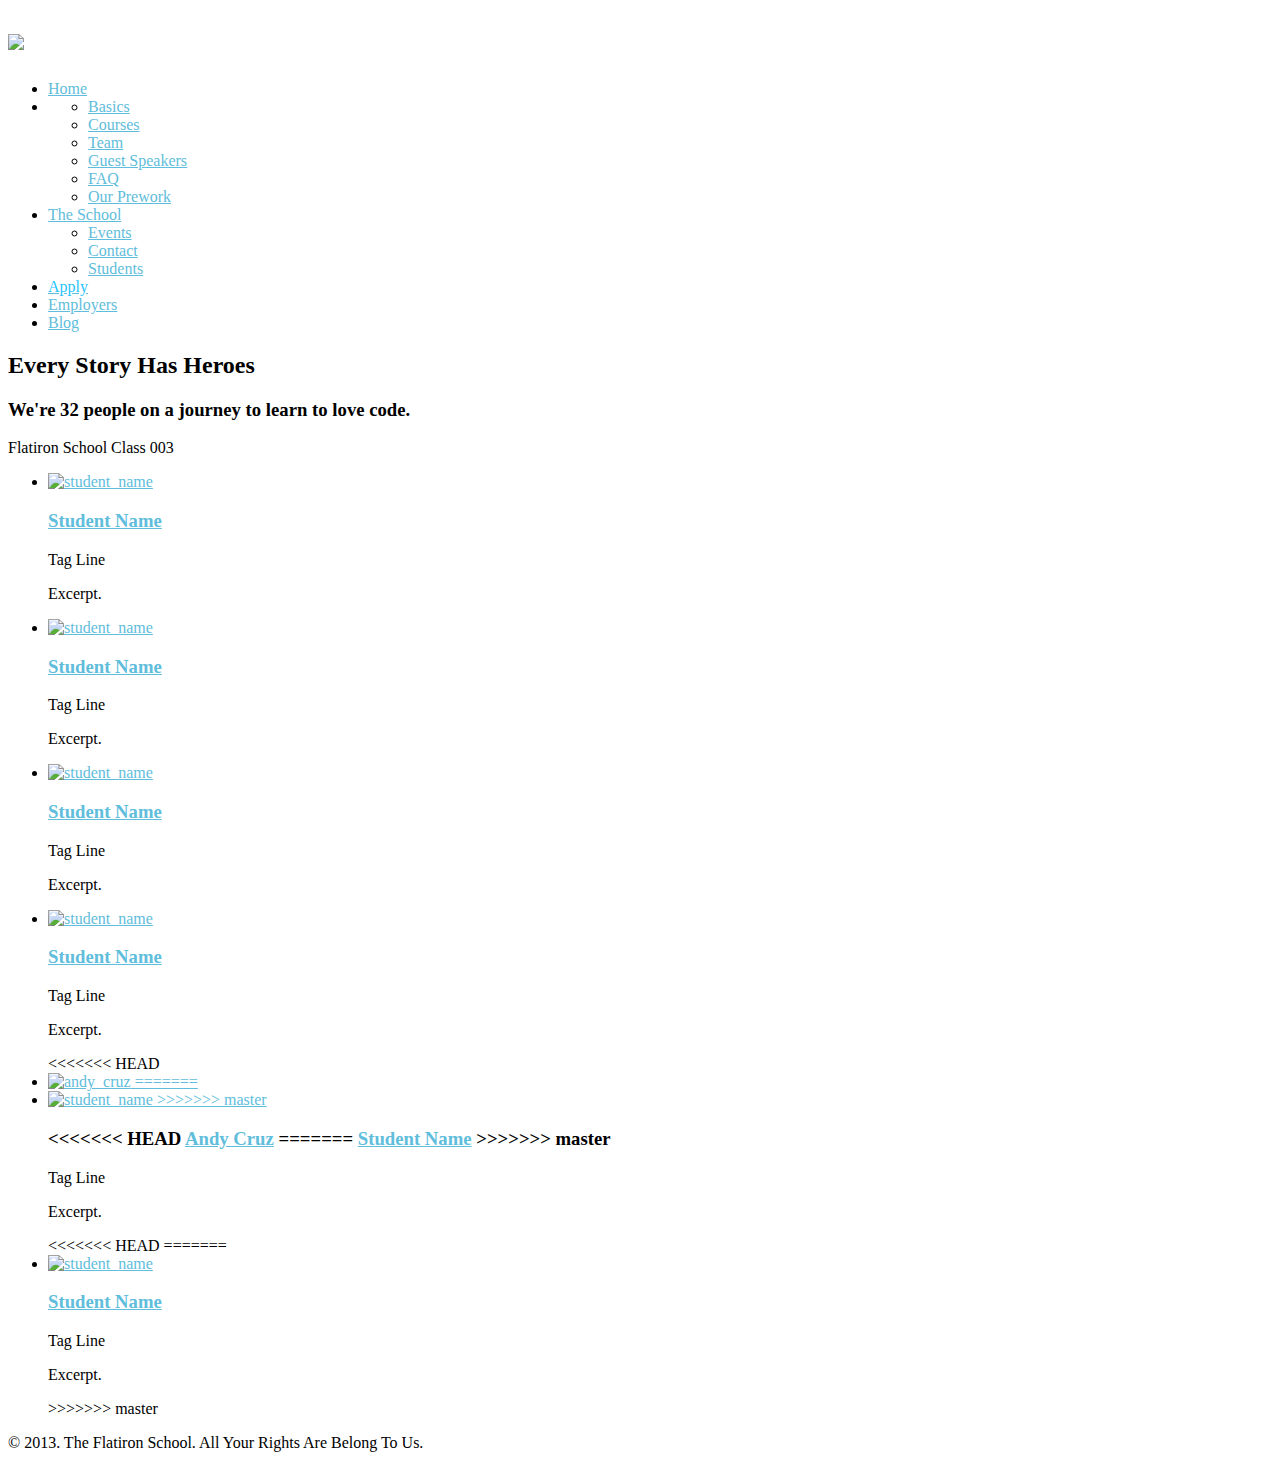
==== index.html @ 2f86e71d "merging from master" ====
<!DOCTYPE html>
<html lang="en-US">
<head>
  <meta http-equiv="Content-Type" content="text/html; charset=utf-8" >
  <meta charset="UTF-8" />
  <meta name="viewport" content ="width=device-width, minimum-scale=1.0, initial-scale=1.0">
  <title>The Flatiron School</title>
  <link rel='stylesheet' href="css/style.css" type='text/css' media='all' />
  <!-- <link rel='stylesheet' href="css/style-dark.css" type='text/css' media='all' /> -->
  <link rel='stylesheet' href="css/media-queries.css" type='text/css' media='all' />
  <link rel='stylesheet' href="css/flexslider.css" type='text/css' media='screen' />
  <link rel='stylesheet' href="css/font-awesome.css" type='text/css' media='screen' />
  <link rel='stylesheet' id='google_merriweather-css'  href='http://fonts.googleapis.com/css?family=Merriweather:400,700&ver=3.5' type='text/css' media='all' />
  <link rel="apple-touch-icon" href="img/apple-touch-icon.png" />
  <style type="text/css">a{color:#60BDDB}</style>
</head>

<body class="home page students">
  <!-- Begin Main Wrapper -->
  <div class="main-wrapper">
    <!-- Begin Header -->
    <div class="header-wrapper">
      <div class="header">
        <div class="header-left">
          <h1 class="logo-text">
            <a href="/" title="The Flatiron School">
              <img src="img/the-flatiron-school-logo-sm-black.png" class="logo">
            </a>
          </h1>
        </div>
        <div class="header-right">
          <div class="menu-header-container">
            <ul id="nav" class="nav">
              <li class="menu-item">
                <a href="http://flatironschool.com">Home</a>
              </li>
              <li>
                <ul class="sub-menu">
                  <li><a href="http://flatironschool.com/school#about">Basics</a></li>
                  <li><a href="http://flatironschool.com/courses">Courses</a></li>
                  <li><a href="http://flatironschool.com/team">Team</a></li>
                  <li><a href="http://flatironschool.com/guestspeakers">Guest Speakers</a></li>
                  <li><a href="http://flatironschool.com/faq">FAQ</a></li>
                  <li><a href="http://prework.flatironschool.com">Our Prework</a></li>
                </ul>
              </li>
              <li>
                <a href="#">The School</a>

                <ul class="sub-menu">
                  <li><a href="http://flatironschool.com/events">Events</a></li>
                  <li><a href="http://flatironschool.com/contact">Contact</a></li>
                  <li><a href="http://students.flatironschool.com/">Students</a></li>
                </ul>

              </li>
              <li><a href="http://go.flatironschool.com/apply"><font color="#26c4ff">Apply</font></a>
              </li>
              <li>
                <a href="http://flatironschool.com/employers">Employers</a>
              </li>
              <li>
                <a href="http://blog.flatironschool.com/">Blog</a>
              </li>
            </ul>
          </div>
          <div class="clear"></div>
        </div>
        <div class="clear"></div>
      </div>
    </div>
    <!-- End Header -->

    <!-- Begin Content -->
    <div class="container">

      <!-- Begin Title Content -->
      <div class="page-title">
        <h2>Every Story Has Heroes</h2>
        <h3>We're 32 people on a journey to learn to love code.</h3>
      </div>
      <!-- End Title Content -->

      <!-- Begin Student Index -->
      <div id="random-full-width-content" class="this-div-is-just-a-helpful-container">
        <div class="section section-services student-index">
          <div class="section-title">
            <span>Flatiron School Class 003</span>
          </div>
        </div>


        <div class="section section-blog">
          <div class="home-blog clearfix">
            <ul>

              <!-- Begin Student Eric -->
              <li class="home-blog-post">
                <div class="blog-thumb">
                  <a href="students/student_name.html">
                    <img width="304" height="304" class="prof-image" src="img/students/student_name_index_profile.jpg" class="attachment-blog-thumb wp-post-image" alt="student_name">
                  </a>
                </div>

                <div class="blog-title">
                  <div class="big-comment">
                    <h3>
                      <a href="students/student_name.html">Student Name</a>
                    </h3>
                  </div>
                  <p class="home-blog-post-meta">Tag Line</p>
                </div>
                <div class="clear"></div>

                <div class="excerpt">
                  <p>Excerpt.</p>
                </div>
                <div class="clear"></div>
              </li>
              <!-- End Student Eric -->

              <!-- Begin Student Daryl -->
              <li class="home-blog-post">
                <div class="blog-thumb">
                  <a href="students/student_name.html">
                    <img width="304" height="304" class="prof-image" src="img/students/student_name_index_profile.jpg" class="attachment-blog-thumb wp-post-image" alt="student_name">
                  </a>
                </div>

                <div class="blog-title">
                  <div class="big-comment">
                    <h3>
                      <a href="students/student_name.html">Student Name</a>
                    </h3>
                  </div>
                  <p class="home-blog-post-meta">Tag Line</p>
                </div>
                <div class="clear"></div>

                <div class="excerpt">
                  <p>Excerpt.</p>
                </div>
                <div class="clear"></div>
              </li>
              <!-- End Student Daryl -->

              <!-- Begin Student Ben -->
              <li class="home-blog-post">
                <div class="blog-thumb">
                  <a href="students/student_name.html">
                    <img width="304" height="304" class="prof-image" src="img/students/student_name_index_profile.jpg" class="attachment-blog-thumb wp-post-image" alt="student_name">
                  </a>
                </div>

                <div class="blog-title">
                  <div class="big-comment">
                    <h3>
                      <a href="students/student_name.html">Student Name</a>
                    </h3>
                  </div>
                  <p class="home-blog-post-meta">Tag Line</p>
                </div>
                <div class="clear"></div>

                <div class="excerpt">
                  <p>Excerpt.</p>
                </div>
                <div class="clear"></div>
              </li>
              <!-- End Student Ben -->

              <!-- Begin Student Andy -->
              <li class="home-blog-post">
                <div class="blog-thumb">
                  <a href="students/student_name.html">
                    <img width="304" height="304" class="prof-image" src="img/students/student_name_index_profile.jpg" class="attachment-blog-thumb wp-post-image" alt="student_name">
                  </a>
                </div>

                <div class="blog-title">
                  <div class="big-comment">
                    <h3>
                      <a href="students/student_name.html">Student Name</a>
                    </h3>
                  </div>
                  <p class="home-blog-post-meta">Tag Line</p>
                </div>
                <div class="clear"></div>

                <div class="excerpt">
                  <p>Excerpt.</p>
                </div>
                <div class="clear"></div>
              </li>
              <!-- End Student Andy -->

<<<<<<< HEAD
              <!-- Duplicate li code block above to place more students here -->
              <!-- Andy block start -->
              <li class="home-blog-post">
                <div class="blog-thumb">
                  <a href="students/andy_cruz.html">
                    <img width="304" height="304" class="prof-image" src="img/students/andy_cruz_index_profile.jpg" class="attachment-blog-thumb wp-post-image" alt="andy_cruz">
=======
              <!-- Begin Student Andrew -->
              <li class="home-blog-post">
                <div class="blog-thumb">
                  <a href="students/student_name.html">
                    <img width="304" height="304" class="prof-image" src="img/students/student_name_index_profile.jpg" class="attachment-blog-thumb wp-post-image" alt="student_name">
>>>>>>> master
                  </a>
                </div>

                <div class="blog-title">
                  <div class="big-comment">
                    <h3>
<<<<<<< HEAD
                      <a href="students/andy_cruz.html">Andy Cruz</a>
=======
                      <a href="students/student_name.html">Student Name</a>
>>>>>>> master
                    </h3>
                  </div>
                  <p class="home-blog-post-meta">Tag Line</p>
                </div>
                <div class="clear"></div>

                <div class="excerpt">
                  <p>Excerpt.</p>
                </div>
                <div class="clear"></div>
              </li>
<<<<<<< HEAD
              <!-- Andy block end -->
=======
              <!-- End Student Andrew -->
              
              <!-- Begin Student Chris -->
              <li class="home-blog-post">
                <div class="blog-thumb">
                  <a href="students/student_name.html">
                    <img width="304" height="304" class="prof-image" src="img/students/student_name_index_profile.jpg" class="attachment-blog-thumb wp-post-image" alt="student_name">
                  </a>
                </div>

                <div class="blog-title">
                  <div class="big-comment">
                    <h3>
                      <a href="students/student_name.html">Student Name</a>
                    </h3>
                  </div>
                  <p class="home-blog-post-meta">Tag Line</p>
                </div>
                <div class="clear"></div>

                <div class="excerpt">
                  <p>Excerpt.</p>
                </div>
                <div class="clear"></div>
              </li>
              <!-- End Student Chris -->              
>>>>>>> master

            </ul>
          </div>
        </div>
      </div>
      <!-- End Student Index -->

    </div>
    <div class="clear"></div>
    <!-- End Content -->
  </div>
  <!-- End Main Wrapper -->



  <!-- Begin Footer -->
  <div class="footer">
    <div class="footer-text">
      <div class="footer-text-right">
        <div class="copyright">&copy; 2013. The Flatiron School.  All Your Rights Are Belong To Us.</div>
      </div>
      <div class="clear"></div>
    </div>
  </div>
  <!-- End Footer -->

  <script type="text/javascript">

    var _gaq = _gaq || [];
    _gaq.push(['_setAccount', 'UA-33578770-1']);
    _gaq.push(['_setDomainName', 'flatironschool.com']);
    _gaq.push(['_trackPageview']);

    (function() {
      var ga = document.createElement('script'); ga.type = 'text/javascript'; ga.async = true;
      ga.src = ('https:' == document.location.protocol ? 'https://ssl' : 'http://www') + '.google-analytics.com/ga.js';
      var s = document.getElementsByTagName('script')[0]; s.parentNode.insertBefore(ga, s);
    })();

  </script>

</body>
</html>
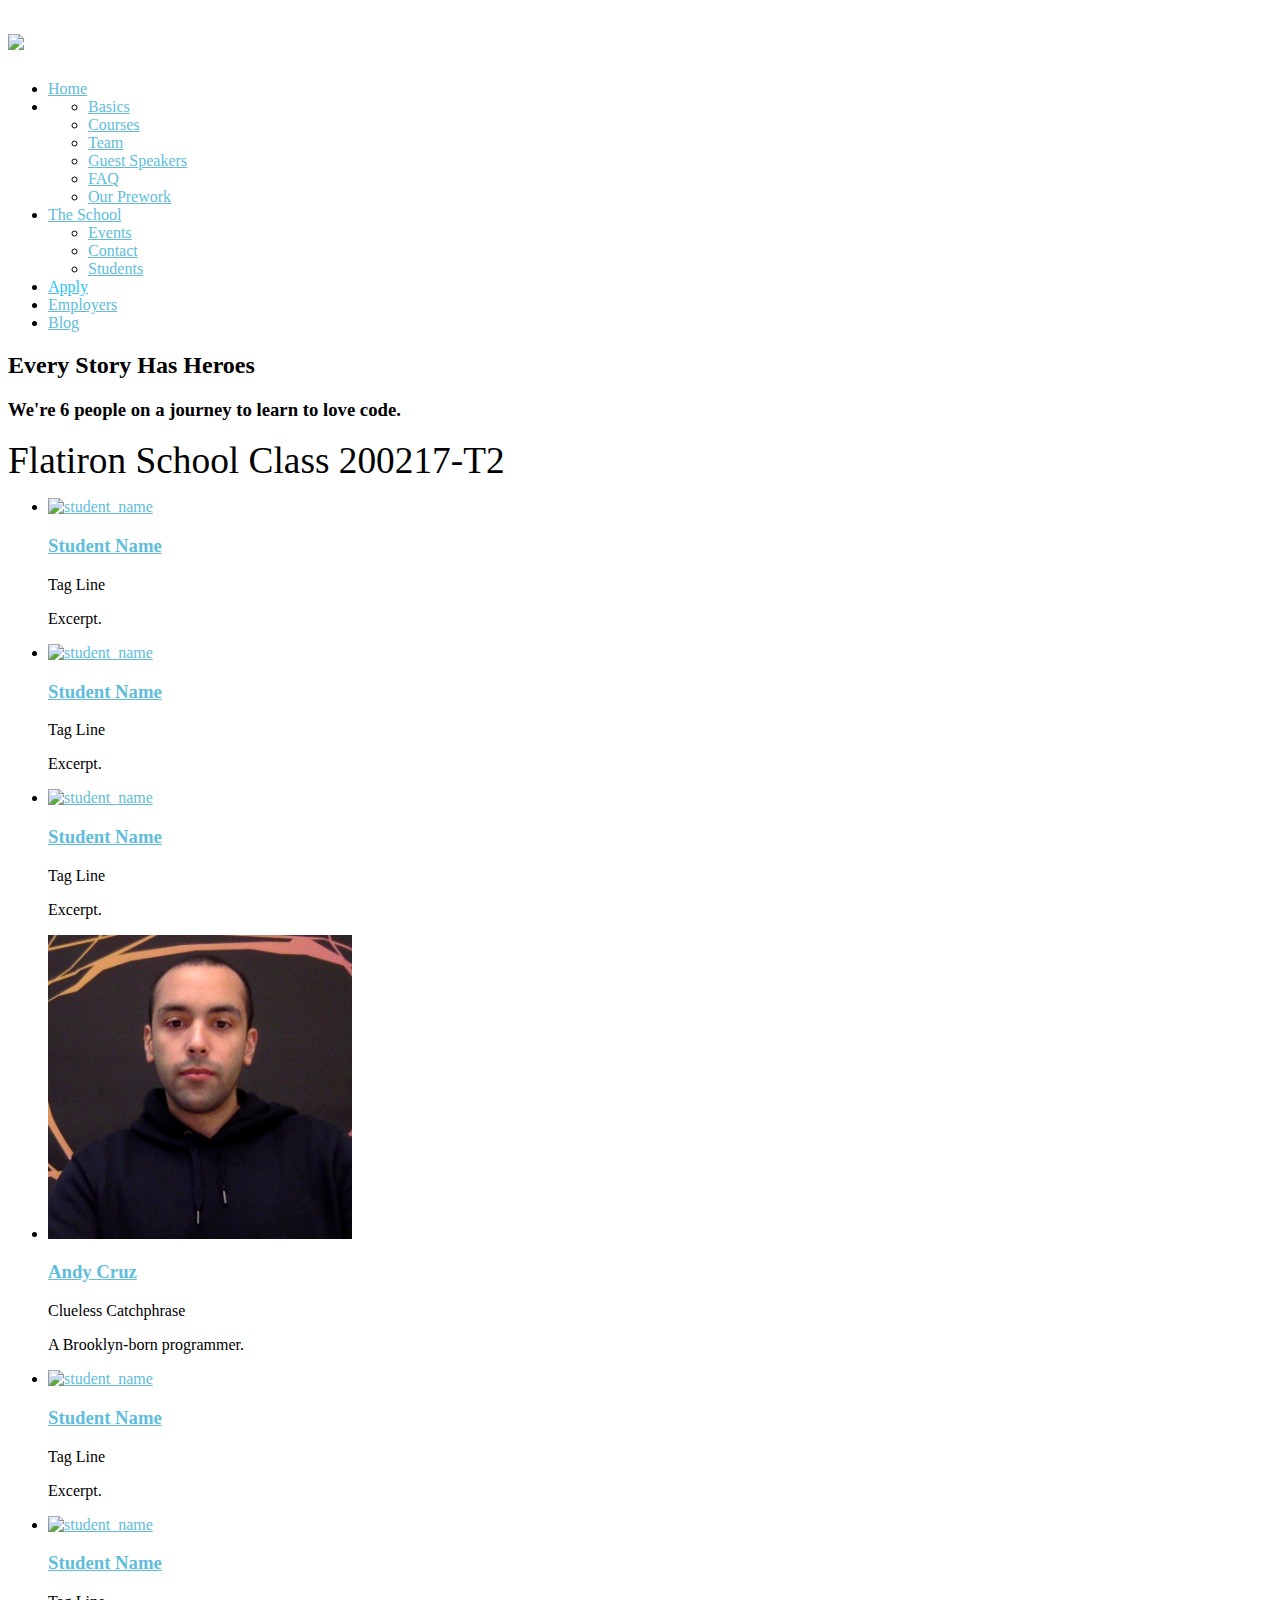
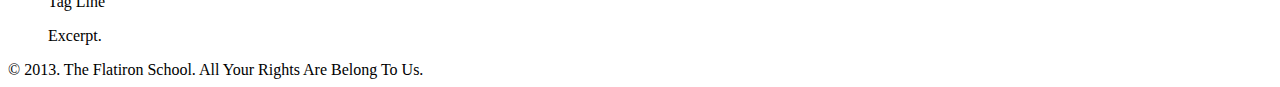
==== commit be0c5dd3: "index updated" ====
--- a/index.html
+++ b/index.html
@@ -77,7 +77,7 @@
       <!-- Begin Title Content -->
       <div class="page-title">
         <h2>Every Story Has Heroes</h2>
-        <h3>We're 32 people on a journey to learn to love code.</h3>
+        <h3>We're 6 people on a journey to learn to love code.</h3>
       </div>
       <!-- End Title Content -->
 
@@ -85,7 +85,7 @@
       <div id="random-full-width-content" class="this-div-is-just-a-helpful-container">
         <div class="section section-services student-index">
           <div class="section-title">
-            <span>Flatiron School Class 003</span>
+            <span style="line-height: initial; font-size: 28pt;">Flatiron School Class 200217-T2</span>
           </div>
         </div>
 
@@ -172,67 +172,51 @@
               <!-- Begin Student Andy -->
               <li class="home-blog-post">
                 <div class="blog-thumb">
-                  <a href="students/student_name.html">
-                    <img width="304" height="304" class="prof-image" src="img/students/student_name_index_profile.jpg" class="attachment-blog-thumb wp-post-image" alt="student_name">
-                  </a>
-                </div>
-
-                <div class="blog-title">
-                  <div class="big-comment">
-                    <h3>
-                      <a href="students/student_name.html">Student Name</a>
-                    </h3>
-                  </div>
-                  <p class="home-blog-post-meta">Tag Line</p>
-                </div>
-                <div class="clear"></div>
-
-                <div class="excerpt">
-                  <p>Excerpt.</p>
+                  <a href="students/andy_cruz.html">
+                    <img width="304" height="304" class="prof-image" src="img/students/andy-1-square.jpg" class="attachment-blog-thumb wp-post-image" alt="student_name">
+                  </a>
+                </div>
+
+                <div class="blog-title">
+                  <div class="big-comment">
+                    <h3>
+                      <a href="students/andy_cruz.html">Andy Cruz</a>
+                    </h3>
+                  </div>
+                  <p class="home-blog-post-meta">Clueless Catchphrase</p>
+                </div>
+                <div class="clear"></div>
+
+                <div class="excerpt">
+                  <p>A Brooklyn-born programmer.</p>
                 </div>
                 <div class="clear"></div>
               </li>
               <!-- End Student Andy -->
 
-<<<<<<< HEAD
-              <!-- Duplicate li code block above to place more students here -->
-              <!-- Andy block start -->
-              <li class="home-blog-post">
-                <div class="blog-thumb">
-                  <a href="students/andy_cruz.html">
-                    <img width="304" height="304" class="prof-image" src="img/students/andy_cruz_index_profile.jpg" class="attachment-blog-thumb wp-post-image" alt="andy_cruz">
-=======
               <!-- Begin Student Andrew -->
               <li class="home-blog-post">
                 <div class="blog-thumb">
                   <a href="students/student_name.html">
                     <img width="304" height="304" class="prof-image" src="img/students/student_name_index_profile.jpg" class="attachment-blog-thumb wp-post-image" alt="student_name">
->>>>>>> master
-                  </a>
-                </div>
-
-                <div class="blog-title">
-                  <div class="big-comment">
-                    <h3>
-<<<<<<< HEAD
-                      <a href="students/andy_cruz.html">Andy Cruz</a>
-=======
-                      <a href="students/student_name.html">Student Name</a>
->>>>>>> master
-                    </h3>
-                  </div>
-                  <p class="home-blog-post-meta">Tag Line</p>
-                </div>
-                <div class="clear"></div>
-
-                <div class="excerpt">
-                  <p>Excerpt.</p>
-                </div>
-                <div class="clear"></div>
-              </li>
-<<<<<<< HEAD
-              <!-- Andy block end -->
-=======
+                  </a>
+                </div>
+
+                <div class="blog-title">
+                  <div class="big-comment">
+                    <h3>
+                      <a href="students/student_name.html">Student Name</a>
+                    </h3>
+                  </div>
+                  <p class="home-blog-post-meta">Tag Line</p>
+                </div>
+                <div class="clear"></div>
+
+                <div class="excerpt">
+                  <p>Excerpt.</p>
+                </div>
+                <div class="clear"></div>
+              </li>
               <!-- End Student Andrew -->
               
               <!-- Begin Student Chris -->
@@ -259,7 +243,6 @@
                 <div class="clear"></div>
               </li>
               <!-- End Student Chris -->              
->>>>>>> master
 
             </ul>
           </div>
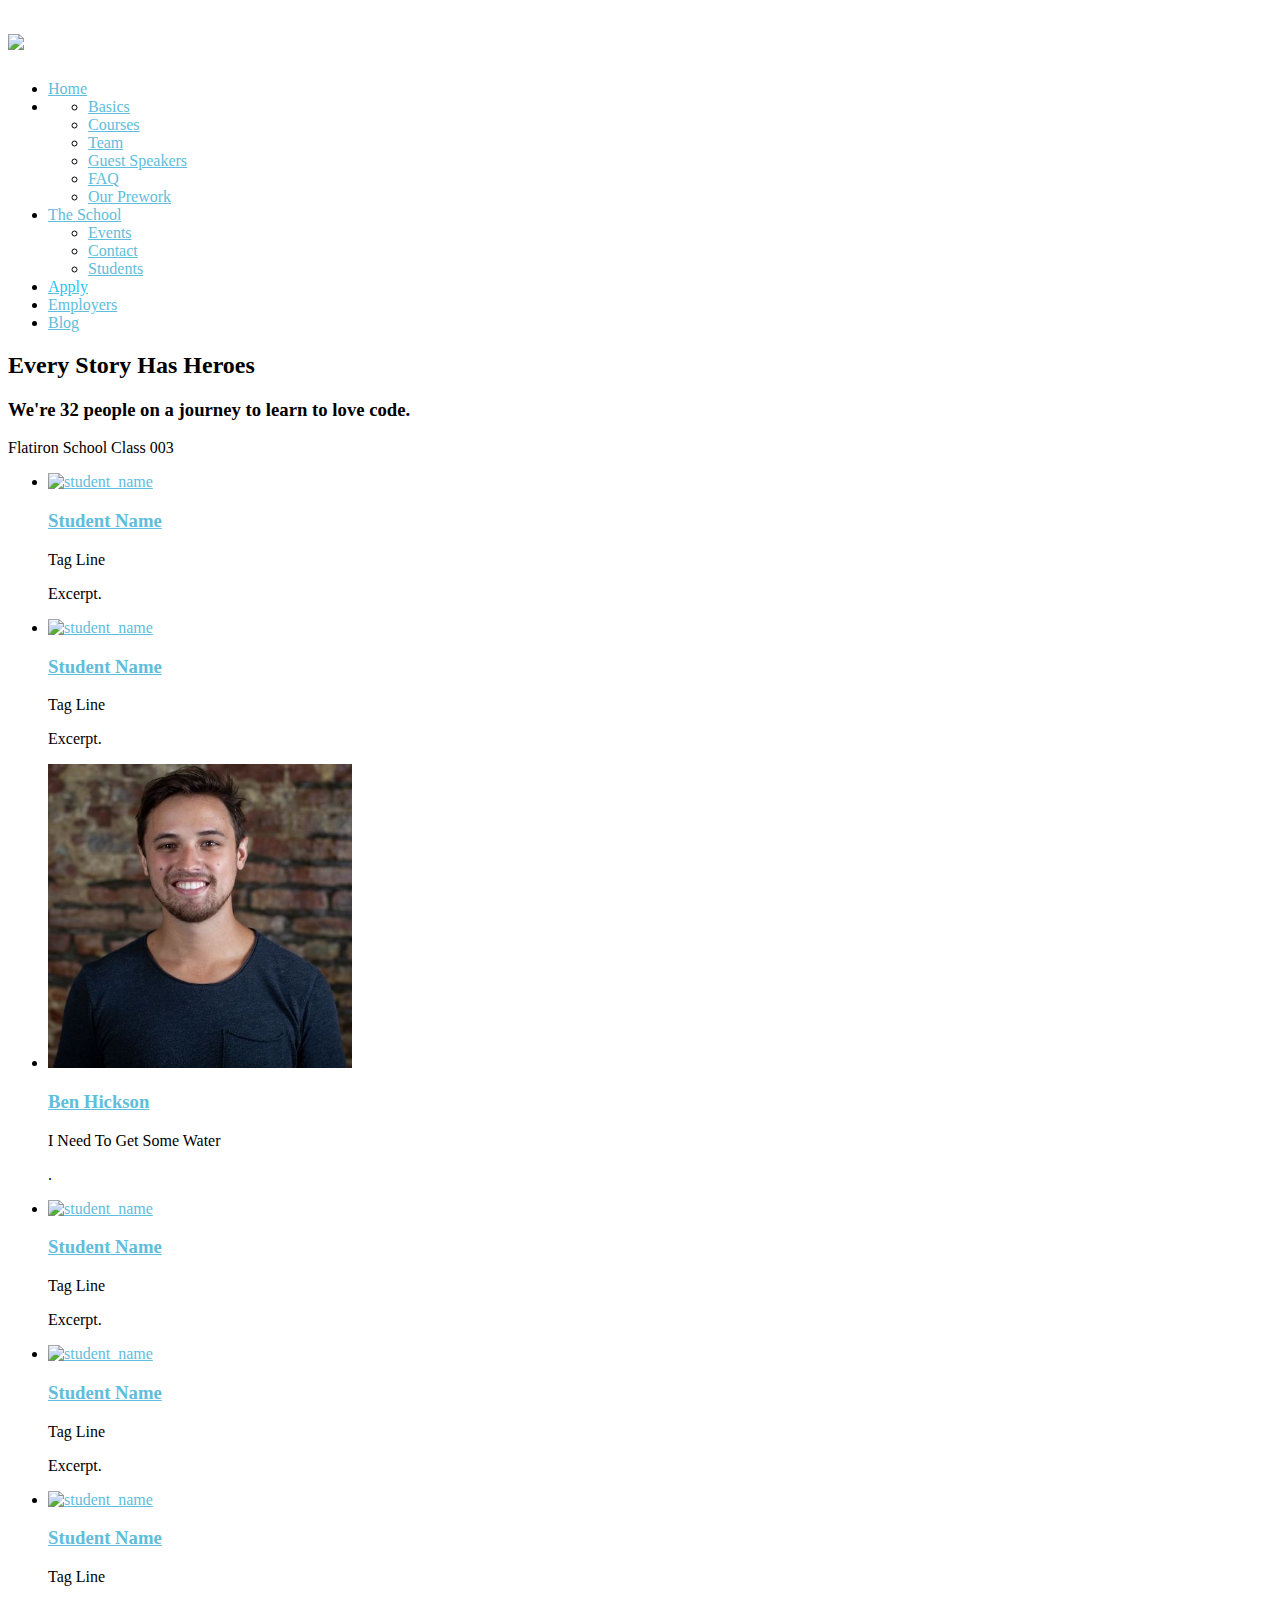
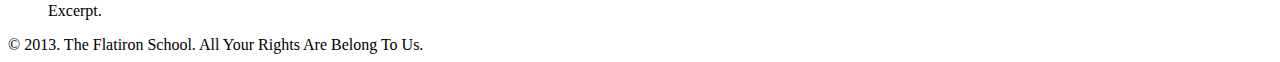
==== commit abc14e6a: "commit descriptions" ====
--- a/index.html
+++ b/index.html
@@ -77,7 +77,7 @@
       <!-- Begin Title Content -->
       <div class="page-title">
         <h2>Every Story Has Heroes</h2>
-        <h3>We're 6 people on a journey to learn to love code.</h3>
+        <h3>We're 32 people on a journey to learn to love code.</h3>
       </div>
       <!-- End Title Content -->
 
@@ -85,7 +85,7 @@
       <div id="random-full-width-content" class="this-div-is-just-a-helpful-container">
         <div class="section section-services student-index">
           <div class="section-title">
-            <span style="line-height: initial; font-size: 28pt;">Flatiron School Class 200217-T2</span>
+            <span>Flatiron School Class 003</span>
           </div>
         </div>
 
@@ -147,23 +147,23 @@
               <!-- Begin Student Ben -->
               <li class="home-blog-post">
                 <div class="blog-thumb">
-                  <a href="students/student_name.html">
-                    <img width="304" height="304" class="prof-image" src="img/students/student_name_index_profile.jpg" class="attachment-blog-thumb wp-post-image" alt="student_name">
-                  </a>
-                </div>
-
-                <div class="blog-title">
-                  <div class="big-comment">
-                    <h3>
-                      <a href="students/student_name.html">Student Name</a>
-                    </h3>
-                  </div>
-                  <p class="home-blog-post-meta">Tag Line</p>
-                </div>
-                <div class="clear"></div>
-
-                <div class="excerpt">
-                  <p>Excerpt.</p>
+                  <a href="students/ben_hickson.html.html">
+                    <img width="304" height="304" class="prof-image" src="img/students/ben.jpeg" class="attachment-blog-thumb wp-post-image" alt="student_name">
+                  </a>
+                </div>
+
+                <div class="blog-title">
+                  <div class="big-comment">
+                    <h3>
+                      <a href="students/ben_hickson.html.html">Ben Hickson</a>
+                    </h3>
+                  </div>
+                  <p class="home-blog-post-meta">I Need To Get Some Water</p>
+                </div>
+                <div class="clear"></div>
+
+                <div class="excerpt">
+                  <p>.</p>
                 </div>
                 <div class="clear"></div>
               </li>
@@ -172,23 +172,23 @@
               <!-- Begin Student Andy -->
               <li class="home-blog-post">
                 <div class="blog-thumb">
-                  <a href="students/andy_cruz.html">
-                    <img width="304" height="304" class="prof-image" src="img/students/andy-1-square.jpg" class="attachment-blog-thumb wp-post-image" alt="student_name">
-                  </a>
-                </div>
-
-                <div class="blog-title">
-                  <div class="big-comment">
-                    <h3>
-                      <a href="students/andy_cruz.html">Andy Cruz</a>
-                    </h3>
-                  </div>
-                  <p class="home-blog-post-meta">Clueless Catchphrase</p>
-                </div>
-                <div class="clear"></div>
-
-                <div class="excerpt">
-                  <p>A Brooklyn-born programmer.</p>
+                  <a href="students/student_name.html">
+                    <img width="304" height="304" class="prof-image" src="img/students/student_name_index_profile.jpg" class="attachment-blog-thumb wp-post-image" alt="student_name">
+                  </a>
+                </div>
+
+                <div class="blog-title">
+                  <div class="big-comment">
+                    <h3>
+                      <a href="students/student_name.html">Student Name</a>
+                    </h3>
+                  </div>
+                  <p class="home-blog-post-meta">Tag Line</p>
+                </div>
+                <div class="clear"></div>
+
+                <div class="excerpt">
+                  <p>Excerpt.</p>
                 </div>
                 <div class="clear"></div>
               </li>
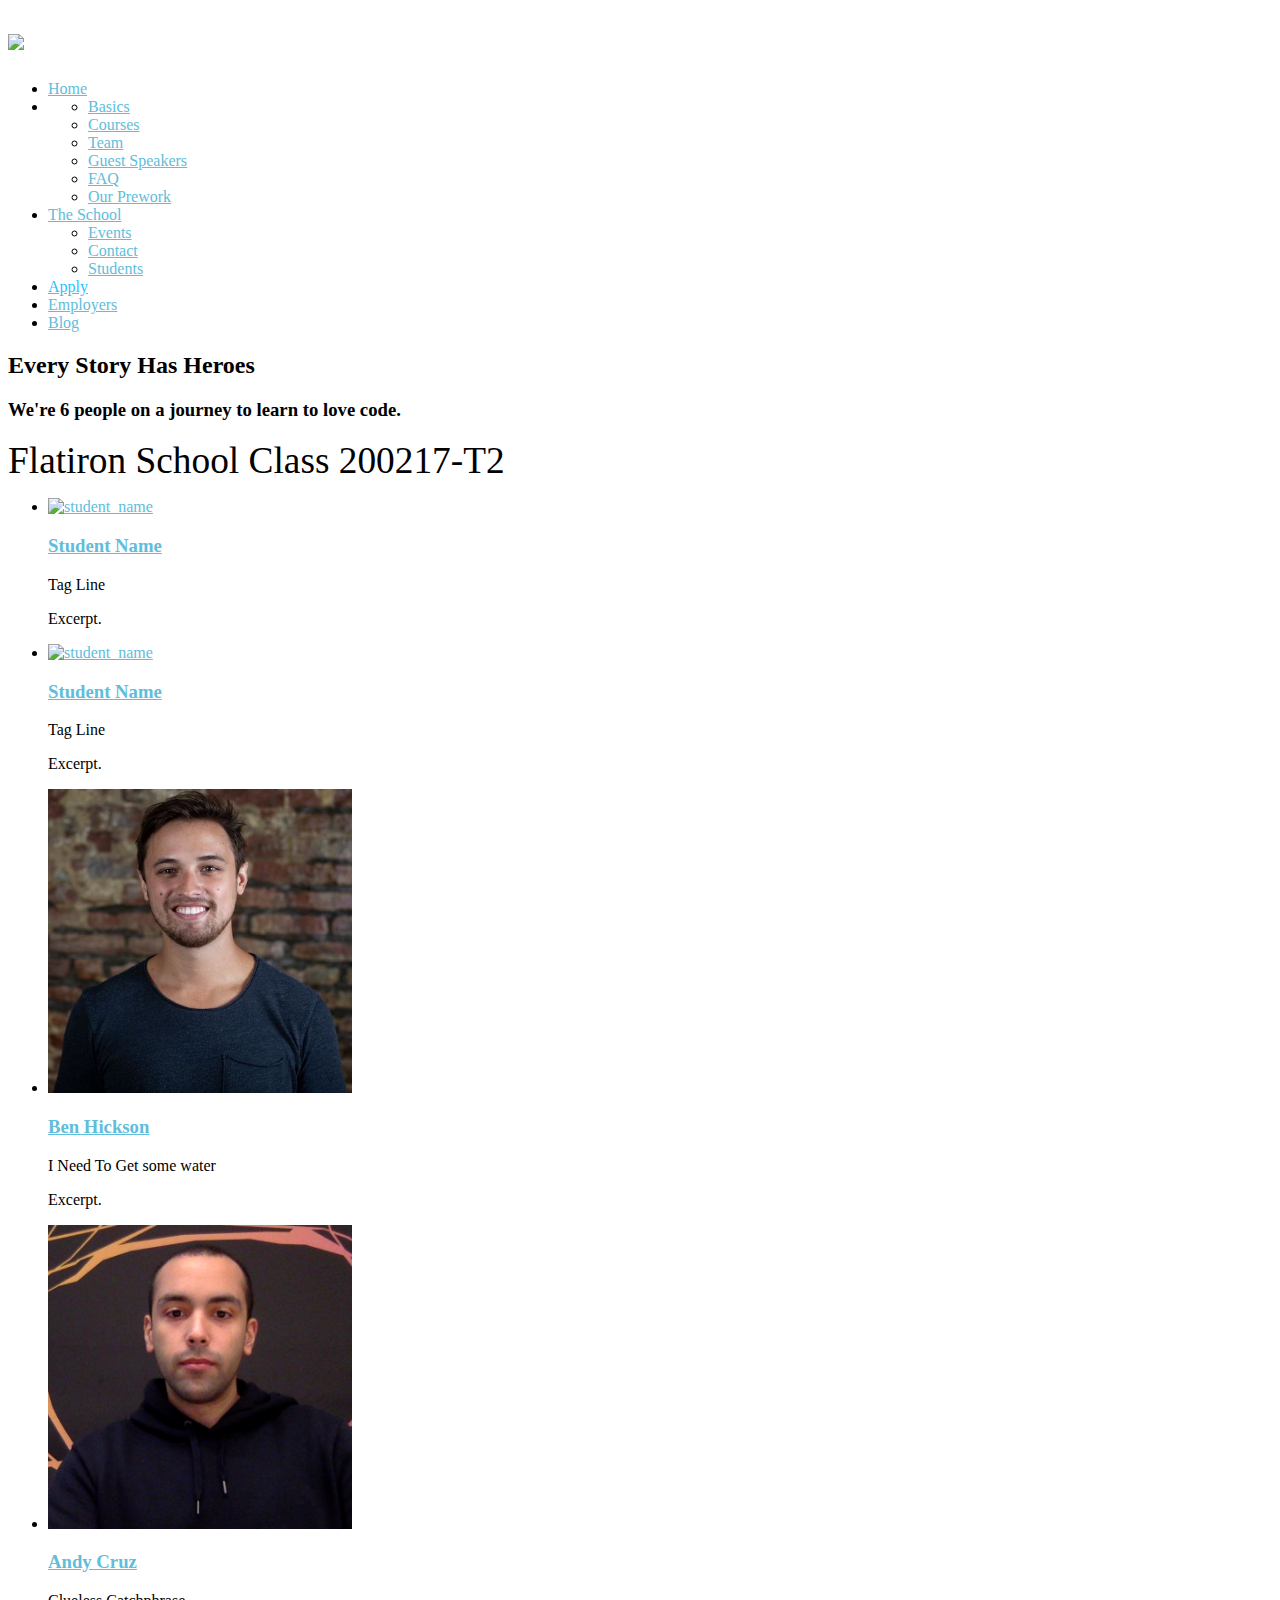
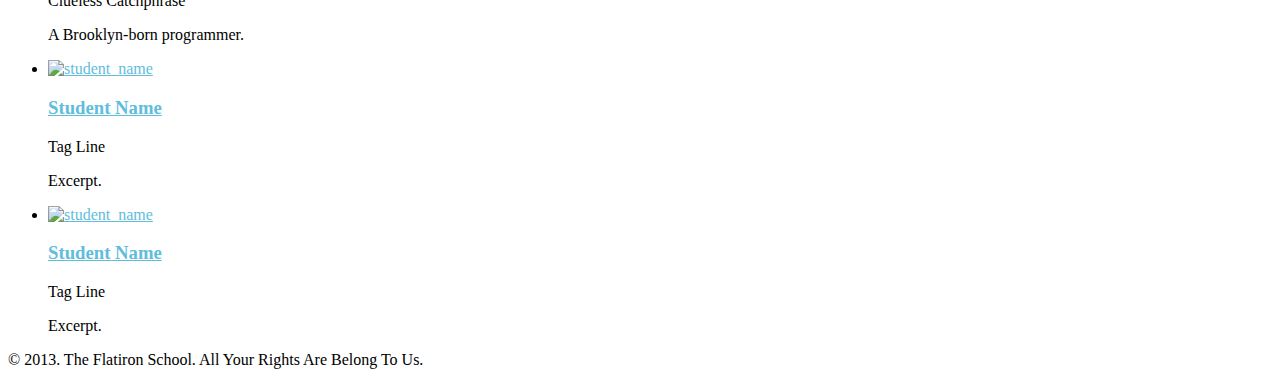
==== commit 3810b34f: "Merge pull request #4 from benhickson/Ben" ====
--- a/index.html
+++ b/index.html
@@ -77,7 +77,7 @@
       <!-- Begin Title Content -->
       <div class="page-title">
         <h2>Every Story Has Heroes</h2>
-        <h3>We're 32 people on a journey to learn to love code.</h3>
+        <h3>We're 6 people on a journey to learn to love code.</h3>
       </div>
       <!-- End Title Content -->
 
@@ -85,7 +85,7 @@
       <div id="random-full-width-content" class="this-div-is-just-a-helpful-container">
         <div class="section section-services student-index">
           <div class="section-title">
-            <span>Flatiron School Class 003</span>
+            <span style="line-height: initial; font-size: 28pt;">Flatiron School Class 200217-T2</span>
           </div>
         </div>
 
@@ -147,7 +147,7 @@
               <!-- Begin Student Ben -->
               <li class="home-blog-post">
                 <div class="blog-thumb">
-                  <a href="students/ben_hickson.html.html">
+                  <a href="students/ben_hickson.html">
                     <img width="304" height="304" class="prof-image" src="img/students/ben.jpeg" class="attachment-blog-thumb wp-post-image" alt="student_name">
                   </a>
                 </div>
@@ -155,15 +155,15 @@
                 <div class="blog-title">
                   <div class="big-comment">
                     <h3>
-                      <a href="students/ben_hickson.html.html">Ben Hickson</a>
-                    </h3>
-                  </div>
-                  <p class="home-blog-post-meta">I Need To Get Some Water</p>
-                </div>
-                <div class="clear"></div>
-
-                <div class="excerpt">
-                  <p>.</p>
+                      <a href="students/ben_hickson.html">Ben Hickson</a>
+                    </h3>
+                  </div>
+                  <p class="home-blog-post-meta">I Need To Get some water</p>
+                </div>
+                <div class="clear"></div>
+
+                <div class="excerpt">
+                  <p>Excerpt.</p>
                 </div>
                 <div class="clear"></div>
               </li>
@@ -172,23 +172,23 @@
               <!-- Begin Student Andy -->
               <li class="home-blog-post">
                 <div class="blog-thumb">
-                  <a href="students/student_name.html">
-                    <img width="304" height="304" class="prof-image" src="img/students/student_name_index_profile.jpg" class="attachment-blog-thumb wp-post-image" alt="student_name">
-                  </a>
-                </div>
-
-                <div class="blog-title">
-                  <div class="big-comment">
-                    <h3>
-                      <a href="students/student_name.html">Student Name</a>
-                    </h3>
-                  </div>
-                  <p class="home-blog-post-meta">Tag Line</p>
-                </div>
-                <div class="clear"></div>
-
-                <div class="excerpt">
-                  <p>Excerpt.</p>
+                  <a href="students/andy_cruz.html">
+                    <img width="304" height="304" class="prof-image" src="img/students/andy-1-square.jpg" class="attachment-blog-thumb wp-post-image" alt="student_name">
+                  </a>
+                </div>
+
+                <div class="blog-title">
+                  <div class="big-comment">
+                    <h3>
+                      <a href="students/andy_cruz.html">Andy Cruz</a>
+                    </h3>
+                  </div>
+                  <p class="home-blog-post-meta">Clueless Catchphrase</p>
+                </div>
+                <div class="clear"></div>
+
+                <div class="excerpt">
+                  <p>A Brooklyn-born programmer.</p>
                 </div>
                 <div class="clear"></div>
               </li>
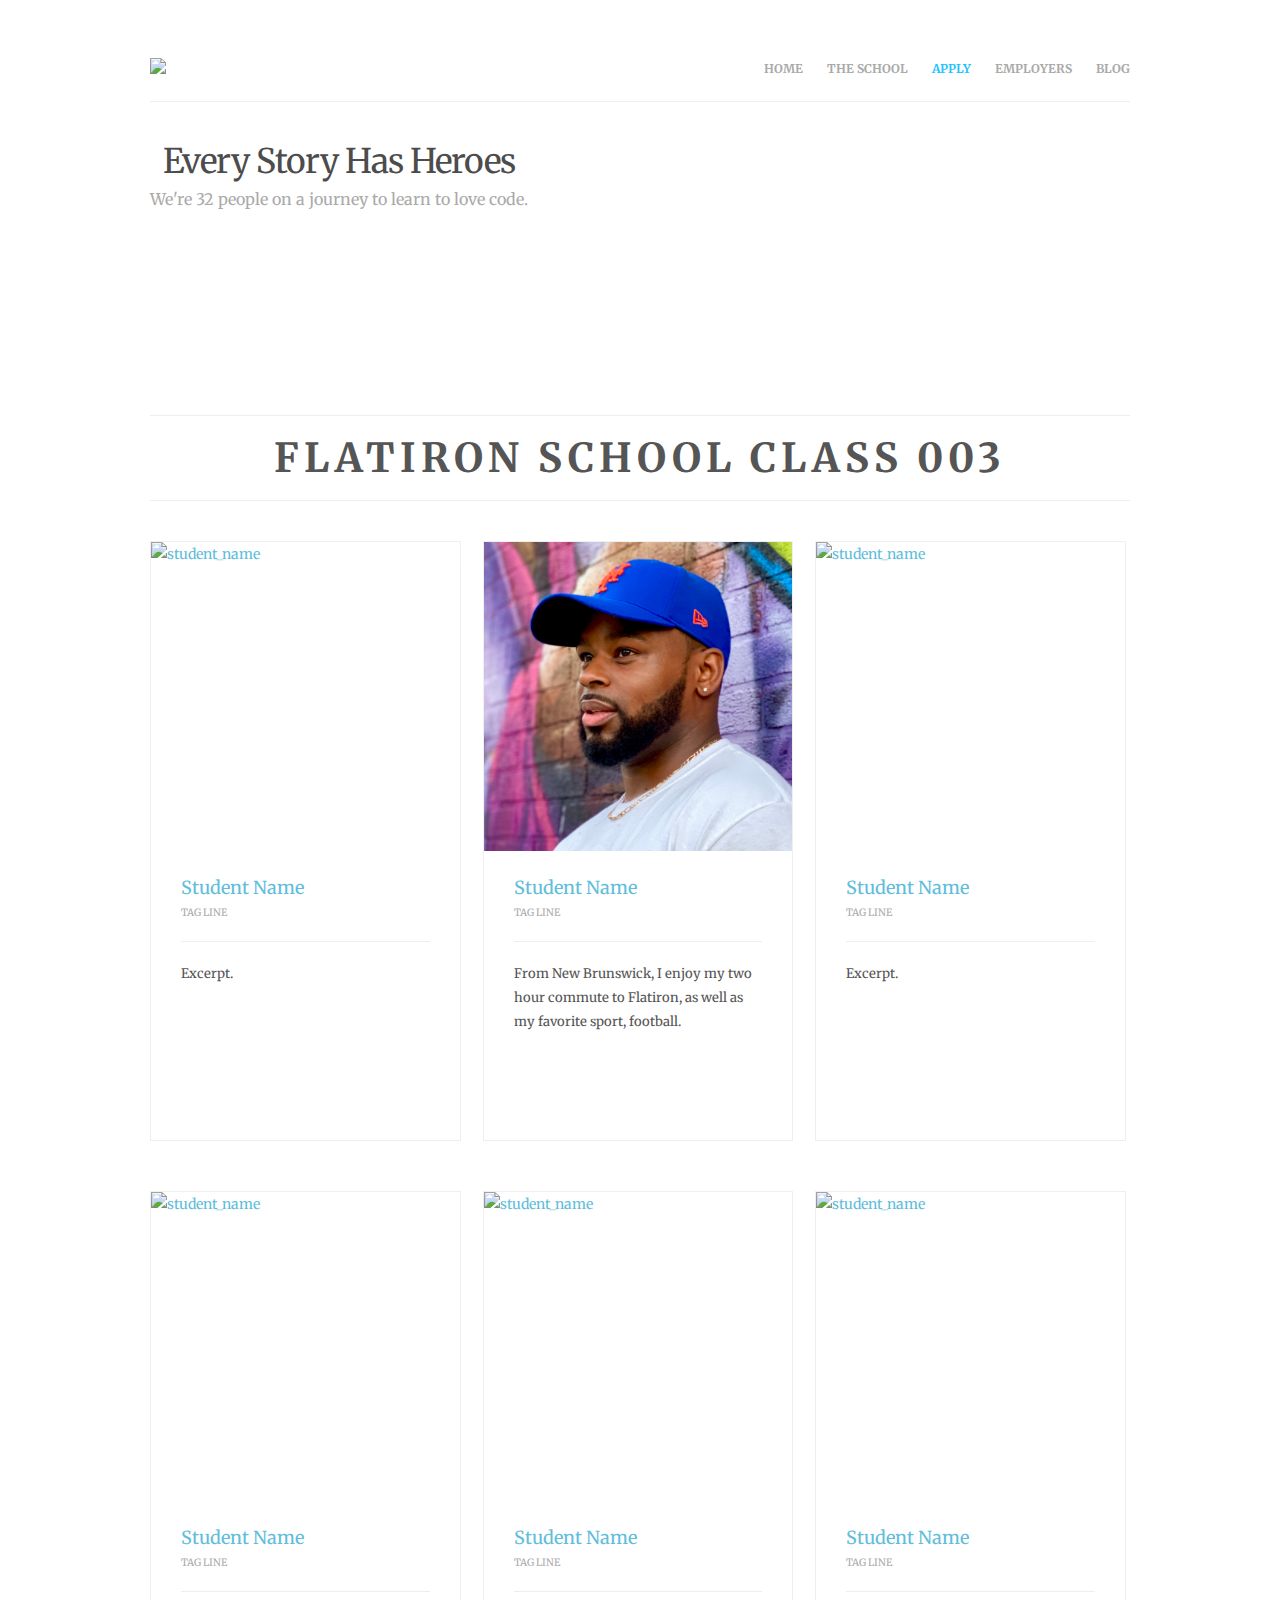
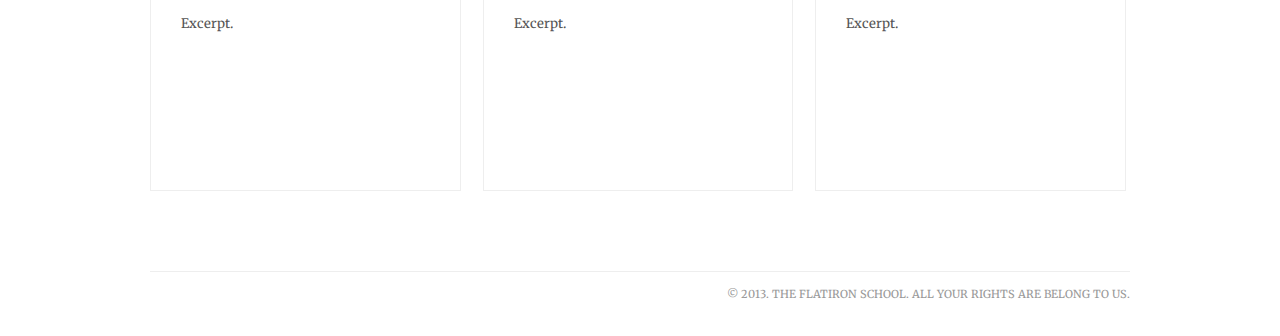
==== commit 50224e90: "Added Daryl Page" ====
--- a/index.html
+++ b/index.html
@@ -77,7 +77,7 @@
       <!-- Begin Title Content -->
       <div class="page-title">
         <h2>Every Story Has Heroes</h2>
-        <h3>We're 6 people on a journey to learn to love code.</h3>
+        <h3>We're 32 people on a journey to learn to love code.</h3>
       </div>
       <!-- End Title Content -->
 
@@ -85,7 +85,7 @@
       <div id="random-full-width-content" class="this-div-is-just-a-helpful-container">
         <div class="section section-services student-index">
           <div class="section-title">
-            <span style="line-height: initial; font-size: 28pt;">Flatiron School Class 200217-T2</span>
+            <span>Flatiron School Class 003</span>
           </div>
         </div>
 
@@ -123,22 +123,22 @@
               <li class="home-blog-post">
                 <div class="blog-thumb">
                   <a href="students/student_name.html">
-                    <img width="304" height="304" class="prof-image" src="img/students/student_name_index_profile.jpg" class="attachment-blog-thumb wp-post-image" alt="student_name">
-                  </a>
-                </div>
-
-                <div class="blog-title">
-                  <div class="big-comment">
-                    <h3>
-                      <a href="students/student_name.html">Student Name</a>
-                    </h3>
-                  </div>
-                  <p class="home-blog-post-meta">Tag Line</p>
-                </div>
-                <div class="clear"></div>
-
-                <div class="excerpt">
-                  <p>Excerpt.</p>
+                    <img width="304" height="304" class="prof-image" src="img/students/daryl_profile.jpg" class="attachment-blog-thumb wp-post-image" alt="student_name">
+                  </a>
+                </div>
+
+                <div class="blog-title">
+                  <div class="big-comment">
+                    <h3>
+                      <a href="students/student_name.html">Student Name</a>
+                    </h3>
+                  </div>
+                  <p class="home-blog-post-meta">Tag Line</p>
+                </div>
+                <div class="clear"></div>
+
+                <div class="excerpt">
+                  <p>From New Brunswick, I enjoy my two hour commute to Flatiron, as well as my favorite sport, football.</p>
                 </div>
                 <div class="clear"></div>
               </li>
@@ -147,18 +147,18 @@
               <!-- Begin Student Ben -->
               <li class="home-blog-post">
                 <div class="blog-thumb">
-                  <a href="students/ben_hickson.html">
-                    <img width="304" height="304" class="prof-image" src="img/students/ben.jpeg" class="attachment-blog-thumb wp-post-image" alt="student_name">
-                  </a>
-                </div>
-
-                <div class="blog-title">
-                  <div class="big-comment">
-                    <h3>
-                      <a href="students/ben_hickson.html">Ben Hickson</a>
-                    </h3>
-                  </div>
-                  <p class="home-blog-post-meta">I Need To Get some water</p>
+                  <a href="students/student_name.html">
+                    <img width="304" height="304" class="prof-image" src="img/students/student_name_index_profile.jpg" class="attachment-blog-thumb wp-post-image" alt="student_name">
+                  </a>
+                </div>
+
+                <div class="blog-title">
+                  <div class="big-comment">
+                    <h3>
+                      <a href="students/student_name.html">Student Name</a>
+                    </h3>
+                  </div>
+                  <p class="home-blog-post-meta">Tag Line</p>
                 </div>
                 <div class="clear"></div>
 
@@ -172,23 +172,23 @@
               <!-- Begin Student Andy -->
               <li class="home-blog-post">
                 <div class="blog-thumb">
-                  <a href="students/andy_cruz.html">
-                    <img width="304" height="304" class="prof-image" src="img/students/andy-1-square.jpg" class="attachment-blog-thumb wp-post-image" alt="student_name">
-                  </a>
-                </div>
-
-                <div class="blog-title">
-                  <div class="big-comment">
-                    <h3>
-                      <a href="students/andy_cruz.html">Andy Cruz</a>
-                    </h3>
-                  </div>
-                  <p class="home-blog-post-meta">Clueless Catchphrase</p>
-                </div>
-                <div class="clear"></div>
-
-                <div class="excerpt">
-                  <p>A Brooklyn-born programmer.</p>
+                  <a href="students/student_name.html">
+                    <img width="304" height="304" class="prof-image" src="img/students/student_name_index_profile.jpg" class="attachment-blog-thumb wp-post-image" alt="student_name">
+                  </a>
+                </div>
+
+                <div class="blog-title">
+                  <div class="big-comment">
+                    <h3>
+                      <a href="students/student_name.html">Student Name</a>
+                    </h3>
+                  </div>
+                  <p class="home-blog-post-meta">Tag Line</p>
+                </div>
+                <div class="clear"></div>
+
+                <div class="excerpt">
+                  <p>Excerpt.</p>
                 </div>
                 <div class="clear"></div>
               </li>
--- a/css/style.css
+++ b/css/style.css
@@ -0,0 +1,3100 @@
+body, div, dl, dt, dd, ul, ol, li, h1, h2, h3, h4, h5, h6, pre, form, fieldset, input, textarea, p, blockquote, th, td {
+    margin: 0;
+    padding: 0;
+}
+
+table {
+    border-collapse: collapse;
+    border-spacing: 0;
+}
+
+fieldset, img { border: 0 }
+
+ol, ul { list-style: none }
+
+caption, th { text-align: left }
+
+h1, h2, h3, h4, h5, h6 {
+    font-size: 100%;
+    font-family: 'Merriweather', Georgia, serif;
+    font-weight: normal;
+    color: #4c4c4c;
+}
+
+html { height: 100% }
+
+body {
+    font: 14px/24px "Merriweather", Georgia, serif;
+    margin: 0 auto;
+    padding: 0;
+    background: #fff;
+    overflow-x: hidden;
+    height: 100%;
+    color: #555;
+}
+
+* {
+    -webkit-box-sizing: border-box;
+    -moz-box-sizing: border-box;
+    box-sizing: border-box;
+}
+
+a { text-decoration: none }
+
+a:hover { color: #555 }
+
+hr {
+    margin: 20px 0 30px;
+    border: 0;
+    border-bottom: 1px dotted #ddd;
+    height: 1px;
+}
+
+h1 {
+    font-size: 30px;
+    line-height: 36px;
+    margin-bottom: 15px;
+}
+
+h2 {
+    font-size: 24px;
+    line-height: 36px;
+    margin-bottom: 15px;
+}
+
+h3, h4, h5, h6 {
+    line-height: 28px;
+    margin-bottom: 12px;
+}
+
+h3 { font-size: 18px }
+
+h4 { font-size: 16px }
+
+h5 { font-size: 14px }
+
+h6 {
+    font-size: 13px;
+    color: #bfbfbf;
+    text-transform: uppercase;
+}
+
+p { margin-bottom: 15px }
+
+.clear {
+    clear: both;
+    font-size: 0px;
+    line-height: 0px;
+    display: block;
+}
+
+.clearfix:after {
+    content: "";
+    display: block;
+    clear: both;
+    visibility: hidden;
+    font-size: 0;
+    height: 0;
+}
+
+.clearfix {
+    *display: inline-block;
+    height: 1%;
+}
+
+.last { margin-right: 0 !important }
+
+blockquote p {
+    position: relative;
+    font-family: 'Merriweather', Georgia, serif;
+    color: #aaa;
+    font-size: 16px;
+    font-weight: 400;
+    line-height: 28px;
+    padding: 15px 0 15px 30px;
+    margin: 25px 0;
+}
+
+blockquote p:before {
+    position: absolute;
+    left: 0;
+    top: 14px;
+    content: "\f0e5";
+    font-family: "FontAwesome";
+    display: block;
+    color: #bbb;
+}
+
+::selection {
+    background: #fff666;
+    color: #222;
+}
+
+::-moz-selection {
+    background: #fff666;
+    color: #222;
+}
+
+img {
+    max-width: 100%;
+    height: auto;
+}
+
+/* ===[ Layout Styles ]===================================================== */
+
+.main-wrapper {
+    width: 100%;
+    margin: 0 auto;
+}
+
+
+.header-wrapper {
+    width: 100%;
+    margin: 0 0 0 0;
+    position: fixed;
+    z-index: 99999;
+    background: #fff;
+}
+
+.header-hidden-wrap {
+    z-index: 999;
+    position: relative;
+}
+
+.header-hidden {
+    margin: 0 auto;
+    max-width: 980px;
+    padding: 10px 10px 0px 10px;
+    position: relative;
+    display: none;
+    background: #f3f3f3;
+}
+
+.header-hidden-toggle-wrap {
+    max-width: 980px;
+    position: relative;
+    margin: 0 auto;
+}
+
+.show-hidden {
+    margin-top: 0;
+    -webkit-transition: .1s ease-in;
+    -moz-transition: .1s ease-in;
+    -o-transition: .1s ease-in;
+    transition: .1s ease-in;
+}
+
+.hidden-toggle {
+    position: absolute;
+    right: 0px;
+    bottom: -35px;
+    display: block;
+    width: 21px;
+    height: 21px;
+    text-align: right;
+    color: #ccc;
+    -webkit-transition: .2s ease-in;
+    -moz-transition: .2s ease-in;
+    -o-transition: .2s ease-in;
+    transition: .2s ease-in;
+}
+
+.show-hidden .hidden-toggle {
+
+}
+
+.header-hidden-left {
+    width: 60%;
+    float: left;
+    font-size: 12px;
+    line-height: 20px;
+    color: #999;
+    padding-top: 3px;
+}
+
+.header-hidden-right {
+    float: right;
+    width: 40%;
+}
+
+.lights {
+    float: right;
+    color: #aaa;
+}
+
+.icons {
+    float: right;
+}
+
+.icons a {
+    margin-bottom: 0 !important;
+}
+
+.header {
+    max-width: 980px;
+    margin: 0 auto;
+    padding-top: 40px;
+    border-bottom: solid 1px #eee;
+}
+
+.header-left {
+    width: 25%;
+    float: left;
+}
+
+.header-left img { padding: 0 0 0 0 }
+
+.header-left h1 {
+    margin: 5px 0 0 0;
+}
+
+.header-left h1 a {
+    color: #555;
+    text-decoration: none;
+    font-size: 34px;
+    font-weight: 600;
+    line-height: 28px;
+    letter-spacing: -2px;
+    -webkit-transition: .04s ease-in;
+    -moz-transition: .04s ease-in;
+    transition: .04s ease-in;
+}
+
+.header-left h1 a:hover {
+    color: #999;
+    -webkit-transition: .04s ease-in;
+    -moz-transition: .04s ease-in;
+    transition: .04s ease-in;
+}
+
+.logo {
+    margin-top: -30px !important;
+}
+
+.header-right {
+    width: 75%;
+    float: right;
+}
+
+/* ===[ Header Navigation Styles ]===================================================== */
+
+.select-menu, .select { display: none }
+
+.menu-main-container { position: relative }
+
+#nav { float: right }
+
+#nav, #nav ul {
+    margin: 13px 0 0 0;
+    padding: 0;
+    list-style-type: none;
+    list-style-position: outside;
+    position: relative;
+    line-height: 1.5em;
+    z-index: 1000;
+}
+
+#nav a {
+    display: block;
+    padding: 5px;
+    color: #aaa;
+    text-decoration: none;
+    text-align: left;
+    outline: none;
+    font-weight: normal;
+    font-family: 'Merriweather', Georgia, serif;
+}
+
+#nav > .current-menu-item > a, #nav > li a:hover { color: #4C4C4C }
+
+.plus { color: #aaa }
+
+#nav ul {
+    position: absolute;
+    display: none;
+}
+
+#nav li {
+    float: left;
+    position: relative;
+    list-style-type: none;
+    padding-bottom: 17px;
+}
+
+#nav li a {
+    font-size: 12px;
+    font-weight: bold;
+    text-transform: uppercase;
+    padding: 8px 15px;
+}
+
+#nav > li > a { padding: 5px 12px }
+
+#nav > li:last-child a {
+    margin-right: 0px;
+    padding-right: 0px;
+    border-right: none;
+}
+
+#nav > li:first-child a {
+
+}
+
+#nav li ul a {
+    width: 150px;
+    height: auto;
+    float: left;
+    font-size: 12px;
+    color: #999;
+}
+
+#nav .sub-menu {
+    box-shadow: rgba(0,0,0, 0.07) 0px 1px 2px;
+    -moz-box-shadow: rgba(0,0,0, 0.07) 0px 1px 2px;
+    -webkit-box-shadow: rgba(0,0,0, 0.07) 0px 1px 2px;
+}
+
+#nav .sub-menu li {
+    background: #fff;
+    border-left: solid 1px #eee;
+    border-right: solid 1px #eee;
+}
+
+#nav .sub-menu li:first-child { border-top: solid 1px #eee }
+
+#nav > li > ul { margin-top: 17px }
+
+#nav li ul li {
+    border-bottom: solid 1px #eee;
+    padding-bottom: 0px;
+}
+
+#nav li ul li:last-child { border-bottom: none }
+
+#nav li ul li a {
+    margin-right: 0px;
+    font-size: 10px;
+}
+
+#nav li ul li a:hover {
+    background: #f9f9f9;
+    color: #555;
+}
+
+#nav ul ul { top: auto }
+
+#nav ul ul li:first-child { border-top: solid 1px #eee }
+
+#nav li ul ul {
+    left: 150px;
+    margin: -1px 0 0 0;
+    padding-right: 5px;
+}
+
+#nav li ul ul li { border-top: none }
+
+#nav li:hover ul ul, #nav li:hover ul ul ul, #nav li:hover ul ul ul ul { display: none }
+
+#nav li:hover ul, #nav li li:hover ul, #nav li li li:hover ul, #nav li li li li:hover ul { display: block }
+
+/* ===[ Title Styles ]===================================================== */
+
+.home .page-title {
+    text-align: center;
+    border-bottom: none;
+}
+
+.error404 .page-title {
+    text-align: center;
+}
+
+.page-title {
+    border-bottom: solid 1px #eee;
+    padding: 30px 0;
+    margin-bottom: 40px;
+    position: relative;
+}
+
+.page-title-portfolio {
+    border-bottom: none;
+    margin-bottom: 0;
+    display: inline-block;
+    width: 100%;
+    position: relative;
+}
+
+.portfolio-titles {
+    float: left;
+    width: 75%;
+    display: inline-block;
+}
+
+.project-nav {
+    font-size: 11px;
+    text-transform: uppercase;
+    text-align: right;
+    position: absolute;
+    right: 0;
+    bottom: 30px;
+    width: 25%;
+    margin-top: 15px;
+}
+
+.project-nav a {
+    color: #aaa !important;
+    margin-left: 10px;
+}
+
+.project-nav a:hover { color: #555 !important }
+
+.next-project span {
+    padding-left: 10px;
+    border-left: solid 1px #eee;
+}
+
+.project-nav i {
+    padding: 0 2px;
+}
+
+.page-title a { color: #4c4c4c }
+
+.page-title h2 {
+    margin-bottom: 0px;
+    font-size: 34px;
+    letter-spacing: -1px;
+    line-height: 42px;
+}
+
+.page-title h3 {
+    color: #aaa;
+    font-size: 16px;
+    line-height: 24px;
+    margin: 5px 0 0 0;
+}
+
+.page-title h3 a { color: #aaa }
+
+.post-nav {
+    position: absolute;
+    bottom: 50px;
+    right: 0;
+    font-size: 11px;
+    text-transform: uppercase;
+}
+
+.post-nav a {
+    color: #aaa;
+    margin-left: 20px;
+    float: right;
+}
+
+.post-nav a:hover { color: #555 }
+
+/* ===[ Blog Styles ]===================================================== */
+
+.blog-post {
+    margin-bottom: 50px;
+    padding-bottom: 30px;
+    border-bottom: solid 1px #eee;
+}
+
+.blog-post:last-child {
+    margin-bottom: 0;
+    padding-bottom: 0;
+    border-bottom: none;
+}
+
+.blog-content { padding: 0 0 0 0 }
+
+.readmore {
+    text-align: center;
+    font-size: 10px;
+    letter-spacing: 2px;
+    text-transform: uppercase;
+    padding-top: 5px;
+    margin-top: 10px;
+}
+
+.more-link {
+    margin-top: 10px;
+    clear: both;
+    padding: 5px 5px 5px 0px;
+}
+
+.blog-meta {
+    float: left;
+    width: 15%;
+    margin: 5px 5% 20px 0;
+    text-align: right;
+    display: inline-block;
+}
+
+.blog-meta-date {
+    padding-bottom: 10px !important;
+    margin-bottom: 10px !important;
+    border-bottom: solid 1px #eee;
+    float: left;
+}
+
+.share-title { color: #555 !important }
+
+.single-attachment .share-title {
+    display: none;
+}
+
+.blog-meta ul {
+    margin-bottom: 15px !important;
+    padding-bottom: 15px !important;
+    border-bottom: solid 1px #eee;
+    display: inline-block;
+}
+
+.blog-meta ul:last-child {
+    border-bottom: none;
+    margin-bottom: 0 !important;
+    padding-bottom: 0 !important;
+}
+
+.blog-meta li {
+    list-style-type: none !important;
+    background: none !important;
+    padding: 0 0 0 0 !important;
+    margin: 0 0 6px 0 !important;
+    color: #999;
+    width: 100%;
+    line-height: 18px;
+    float: left;
+    font-size: 11px;
+}
+
+.blog-meta ul li:last-child {
+    border-bottom: none;
+    margin-bottom: 0 !important;
+    padding-bottom: 0 !important;
+}
+
+.blog-meta li a, .blog-meta li { color: #999 }
+
+.blog-meta li a:hover { color: #4c4c4c }
+
+.content .blog-text {
+    float: right;
+    width: 80%;
+}
+
+.title-meta h2 {
+    margin: 0 0 0 0;
+    padding-bottom: 10px;
+    line-height: 38px;
+    font-size: 28px;
+    letter-spacing: -1px;
+}
+
+.title-meta h2 a {
+    color: #555;
+    -webkit-transition: .07s ease-in;
+    -moz-transition: .07s ease-in;
+    transition: .07s ease-in;
+}
+
+.title-meta h2 a:hover {
+    color: #999;
+    -webkit-transition: .07s ease-in;
+    -moz-transition: .07s ease-in;
+    transition: .07s ease-in;
+}
+
+.blog-image {
+    width: 100%;
+    margin-bottom: 35px;
+    float: left;
+}
+
+.blog-image img {
+    -webkit-transition: .1s ease-in;
+    -moz-transition: .1s ease-in;
+    -o-transition: .1s ease-in;
+    transition: .1s ease-in;
+}
+
+.blog-image img:hover {
+    -webkit-transition: .1s ease-in;
+    -moz-transition: .1s ease-in;
+    -o-transition: .1s ease-in;
+    transition: .1s ease-in;
+    opacity: .9;
+}
+
+.blog-read-more {
+    font-size: 11px;
+    letter-spacing: 2px;
+    text-transform: uppercase;
+    padding-top: 15px;
+}
+
+/* ===[ Tagcloud Styles ]===================================================== */
+
+.tags {
+    width: 620px;
+    padding: 15px 0 15px 0;
+    clear: both;
+    margin-right: 35px;
+    background: #f9f9f9;
+}
+
+.tags-list {
+    width: 505px;
+    float: left;
+}
+
+.tags-list ul {
+    float: left;
+    padding: 0 0 0 5px;
+    width: 100%;
+    margin-bottom: 0;
+}
+
+.tags-list ul li {
+    display: block;
+    padding: 0 19px 0 0;
+    float: left;
+}
+
+.tags-list ul li p {
+    font-size: 11px;
+    font-weight: bold;
+    color: #5a5a5a;
+    float: none;
+    padding: 0;
+}
+
+.tags-list ul li span {
+    font-size: 11px;
+    font-weight: bold;
+    color: #a2a2a2;
+    display: inline;
+    padding: 0 0 0 4px;
+}
+
+.tags_rgt {
+    float: right;
+    width: 81px;
+    margin-right: 15px;
+}
+
+.search .post-share, .archive .post-share { display: none }
+
+.blog-navigation {
+    padding-bottom: 25px;
+}
+
+.blog-navigation a {
+    text-decoration: none;
+    padding: 10px 0;
+    color: #555;
+    font-weight: normal;
+    font-size: 12px;
+    text-transform: uppercase;
+    letter-spacing: 2px;
+}
+
+.blog-navigation a:hover { color: #999 }
+
+.blog-navigation .alignright a:after  {
+    font-family: 'FontAwesome';
+    -webkit-font-smoothing: antialiased;
+    content: "\f0da";
+    margin-left: 5px;
+}
+
+.blog-navigation .alignleft a:before {
+    font-family: 'FontAwesome';
+    -webkit-font-smoothing: antialiased;
+    content: "\f0d9";
+    margin-right: 5px;
+}
+
+.navigation a {
+    text-decoration: none;
+    padding: 10px 0;
+    color: #555;
+    font-weight: normal;
+    font-size: 12px;
+    text-transform: uppercase;
+    letter-spacing: 2px;
+}
+
+.navigation a:hover { color: #999 }
+
+.featured-image {
+    margin: 0 0 20px 0;
+    float: left;
+    width: 100%;
+}
+
+.fullsize-image {
+    margin: 0 0 30px 0;
+    float: left;
+    width: 100%;
+}
+
+.okvideo { margin-bottom: 30px }
+
+.intro {
+    color: #979797;
+    font-size: 16px;
+    line-height: 28px;
+    margin-bottom: 15px;
+    border-top: solid 1px #EEE;
+    border-bottom: solid 1px #EEE;
+    padding: 10px 0;
+}
+
+/* ===[ Search Form Styles ]===================================================== */
+
+.search-404 {
+    text-align: center;
+    width: 65%;
+    margin: 0 auto;
+}
+
+.search-404 .searchform {
+    margin-top: 25px;
+}
+
+.searchform {
+    position: relative;
+    width: 100%;
+}
+
+#searchsubmit {
+    position: absolute;
+    right: 0;
+    top: 0;
+    background: #e8e8e8;
+    border: none;
+    padding: 8px 10px;
+    height: 34px;
+    font-size: 9px;
+    font-weight: bold;
+    line-height: 20px;
+    text-transform: uppercase;
+    font-family: "Merriweather", Georgia, serif;
+    color: #777;
+    -webkit-transition: .07s ease-in;
+    -moz-transition: .07s ease-in;
+    transition: .07s ease-in;
+    -webkit-appearance:none;
+}
+
+#searchsubmit:hover {
+    background: #fff666;
+    color: #222;
+    -webkit-transition: .07s ease-in;
+    -moz-transition: .07s ease-in;
+    transition: .07s ease-in;
+}
+
+#searchform {
+    float: left;
+    width: 100%;
+}
+
+#s {
+    background: #f7f7f7;
+    float: left;
+    padding: 10px 65px 10px 8px;
+    border: 0;
+    font-size: 12px;
+    color: #999;
+    outline: none;
+    width: 190px;
+    margin: 0 0 0 0;
+    font-family: Georgia, serif;
+    -webkit-transition: .2s ease-in;
+    -moz-transition: .2s ease-in;
+    -o-transition: .2s ease-in;
+    transition: .2s ease-in;
+    font-style: italic;
+    width: 100%;
+    -webkit-appearance:caret;
+}
+
+#s:focus, #s:hover {
+    -webkit-transition: .2s ease-in;
+    -moz-transition: .2s ease-in;
+    -o-transition: .2s ease-in;
+    transition: .2s ease-in;
+}
+
+#searchsubmit {
+}
+
+.content #searchsubmit { float: left }
+
+#searchsubmit:hover { cursor: pointer }
+
+#searchform .screen-reader-text { display: none }
+
+/* ===[ Sidebar Styles ]===================================================== */
+
+#sidebar-close { display: none }
+
+#sidebar {
+    width: 25%;
+    float: right;
+    font-size: 12px;
+    line-height: 22px;
+}
+
+#sidebar p {
+    font-size: 12px;
+}
+
+#sidebar a {
+    text-decoration: none;
+    -webkit-transition: .07s ease-in;
+    -moz-transition: .07s ease-in;
+    transition: .07s ease-in;
+}
+
+#sidebar a:hover {
+    -webkit-transition: .07s ease-in;
+    -moz-transition: .07s ease-in;
+    transition: .07s ease-in;
+}
+
+.widget {
+    margin-bottom: 40px;
+    clear: both;
+    float: left;
+    width: 100%;
+}
+
+.widget h2, .portfolio-sidebar h2 {
+    font-size: 10px;
+    font-weight: bold;
+    text-transform: uppercase;
+    letter-spacing: 1px;
+    display: block;
+    line-height: 26px;
+    margin: 0 0 10px 0;
+    font-family: 'Merriweather', Georgia, serif;
+    text-align: center;
+    background: #f7f7f7;
+    color: #999;
+}
+
+#sidebar .widget ul {
+    margin: 0;
+    padding: 0;
+}
+
+#sidebar .widget li {
+    margin: 0 0 5px 15px;
+    list-style-type: square;
+}
+
+#sidebar .slides li {
+    list-style-type: none;
+    margin: 0;
+}
+
+.widget ul { padding: 0 0 0 15px }
+
+.widget ul li {
+    padding: 0;
+    list-style-type: none;
+}
+
+.widget ul li ul { padding: 0 0 0 0 }
+
+.tagcloud {
+    padding: 0 0 0 0;
+    text-align: center;
+}
+
+.tagcloud a {
+    text-decoration: none;
+    float: left;
+    color: #888;
+    padding: 10px;
+    position: relative;
+    font-weight: bold;
+}
+
+.tagcloud a:hover { color: #555 }
+
+/* ===[ Default Widget Styles ]===================================================== */
+
+.widget_archive select {
+    width: 100%;
+}
+
+#wp-calendar {
+    width: 100%;
+}
+
+#wp-calendar caption {
+    text-align: center;
+    margin-bottom: 5px;
+}
+
+.widget_rss li {
+    margin: 0 0 15px 0 !important;
+    list-style-type: none !important;
+}
+
+.widget_rss .rsswidget {
+    width: 100%;
+}
+
+.widget_rss .rss-date {
+    width: 100%;
+    float: left;
+    font-size: 11px;
+    color: #999;
+}
+
+.widget_rss cite {
+    color: #999;
+    font-size: 11px;
+}
+
+#sidebar .wp-caption {
+    width: 100%;
+    text-align: center;
+    color: #999;
+}
+
+.widget_text {
+    word-wrap: break-word;
+}
+
+/* ===[ Comment Styles ]===================================================== */
+
+.comments {
+    float: left;
+    margin: 50px 0px 50px 0px;
+    background: #f6f6f6;
+    width: 100%;
+    border-top: none;
+    padding: 30px;
+}
+
+.commentlist {
+    margin-bottom: 0 !important;
+}
+
+.comments li { background: none !important }
+
+h3#comments {
+    padding: 0 0 20px 0;
+    margin: 0 0 25px 0 !important;
+    font-size: 20px;
+    font-weight: bold;
+    border-bottom: solid 1px #eee;
+    line-height: 30px;
+    text-align: center;
+}
+
+#respond {
+    margin: 0;
+    padding: 0;
+}
+
+.commentlist #respond {
+    margin: 20px 0 20px 0;
+}
+
+#respond h3 {
+    padding: 0 0 3px 0;
+    font-size: 20px;
+    font-weight: bold;
+    margin: 0 !important;
+}
+
+#reply-title small {
+    font-weight: bold;
+    font-size: 9px;
+    text-transform: uppercase;
+    margin-left: 5px;
+}
+
+#respond .logged-in-as, .comment-notes {
+    font-size: 13px;
+    padding-bottom: 10px;
+    margin-bottom: 15px;
+    border-bottom: solid 1px #e6e6e6;
+}
+
+#comments .form-allowed-tags {
+    display: none;
+}
+
+#respond label {
+    font-size: 10px;
+    text-transform: uppercase;
+    letter-spacing: 1px;
+    margin: 5px 0 0 0px;
+    color: #aaa;
+}
+
+#respond p { margin-bottom: 15px }
+
+#respond input[type="text"], #respond textarea {
+    color: #777;
+    border: none;
+    border: solid 1px #eee;
+    border-bottom: solid 1px #ddd;
+    background: #fff;
+    width: 100%;
+    padding: 10px;
+    font-size: 13px;
+    -webkit-appearance:caret;
+}
+
+#respond input:focus, #respond textarea:focus { outline: none }
+
+#respond textarea {
+    line-height: 22px;
+    width: 100%;
+    -webkit-box-sizing: border-box;
+    -moz-box-sizing: border-box;
+    box-sizing: border-box;
+}
+
+.form-submit {
+    margin-bottom: 0 !important;
+}
+
+#respond #submit {
+    background: #555;
+    color: #fff;
+    font-size: 12px;
+    font-weight: bold;
+    font-family: 'Merriweather', Georgia, serif;
+    padding: 10px 20px;
+    margin: 5px 0 0 0;
+    border: none;
+    -webkit-transition: .07s ease-in;
+    -moz-transition: .07s ease-in;
+    transition: .07s ease-in;
+    -webkit-appearance:none;
+}
+
+#respond #submit:hover {
+    background: #666;
+    cursor: pointer;
+    -webkit-transition: .07s ease-in;
+    -moz-transition: .07s ease-in;
+    transition: .07s ease-in;
+}
+
+#respond #commentform p {
+
+}
+
+.comment #respond #commentform p {
+
+}
+
+#respond #commentform .form-author { background: #fff }
+
+#respond #commentform .form-email { background: #fff }
+
+#respond #commentform .form-website { background: #fff }
+
+.allowed {
+    font-size: 11px;
+    color: #888;
+    width: 500px;
+    float: left;
+    margin: 0 0 15px 0;
+}
+
+.commentlist { list-style-type: none !important }
+
+.commentlist li {
+    padding: 0 0 15px 0;
+    margin: 0 0 15px 0 !important;
+    position: relative;
+    list-style-type: none !important;
+}
+
+.commentlist li:last-child {
+    margin-bottom: 40px !important;
+    padding-bottom: 0;
+}
+
+.commentlist li:before, .commentlist ol .num {
+    float: left;
+    margin: 0 0 0 0 !important;
+    content: none !important;
+    counter-increment: none !important;
+}
+
+#comments .children {
+    margin: 25px 0 0 25px !important;
+}
+
+#comments .children li {
+    margin: 0;
+    padding: 0;
+}
+
+#comments .children li:last-child {
+    margin-bottom: 0 !important;
+    padding-bottom: 0;
+}
+
+.comment-block { padding: 0 }
+
+.comment-text {
+    background: #fff;
+    border: solid 1px #eee;
+    padding: 20px;
+    font-size: 14px;
+    line-height: 22px;
+    border-bottom: solid 1px #ddd;
+}
+
+.comment-text:before {
+    width: 0;
+    height: 0;
+}
+
+.reply {
+    margin: 0px !important;
+    font-size: 12px;
+}
+
+.comments .children .reply { text-align: left }
+
+.reply a:hover { text-decoration: none }
+
+.reply a:hover:after { content: "\2192" }
+
+#cancel-comment-reply {
+    margin: 0 0 15px 0;
+    float: right;
+}
+
+.comments .logged-in {
+    float: left;
+    font-size: 14px !important;
+}
+
+.comment-awaiting-moderation {
+    color: #555;
+    font-weight: bold;
+    font-size: 11px;
+}
+
+.vcard {
+    margin: 0 0 0 0;
+    padding: 0 0 0 0;
+    float: left;
+}
+
+.vcard img {
+    float: left;
+    background: #fff;
+    border: solid 1px #eee;
+    padding: 3px;
+}
+
+.fn {
+    float: left;
+    font-style: normal;
+    font-size: 15px;
+    font-weight: bold;
+    line-height: 20px;
+    margin-top: 0;
+    margin-bottom: -6px;
+}
+
+.fn a { color: #666 }
+
+.comment-info {
+    margin-bottom: 15px;
+    position: relative;
+}
+
+.comment-meta {
+    float: left;
+    margin: 2px 0 0 12px;
+}
+
+.comment-time {
+    font-size: 11px;
+    color: #999;
+}
+
+.comment-edit-link { font-size: 11px }
+
+/* ===[ Sidebar Styles ]===================================================== */
+
+.blog-entry {
+
+}
+
+.pro-title h4 {
+    display: block float:left;
+    width: 295px;
+    background: url(images/design-repeat.gif) right center repeat-x;
+}
+
+.pro-title h4 span {
+    font-size: 14px;
+    color: #FFF;
+    font-weight: bold;
+    background: #3e3e3e;
+    padding: 0 10px 0 0;
+}
+
+.pro-title h3 {
+    font-size: 14px;
+    color: #FFF;
+    font-weight: bold;
+    display: block float:left;
+    width: 295px;
+    background: url(images/design-repeat.gif) right center repeat-x;
+}
+
+.pro-title h3 span {
+    font-size: 14px;
+    color: #FFF;
+    font-weight: bold;
+    background: #3e3e3e;
+    padding: 0 10px 0 0;
+}
+
+/* ===[ Section Styles ]===================================================== */
+
+.container {
+    max-width: 980px;
+    margin: 0 auto;
+    padding-top: 140px;
+}
+
+#sections {
+    max-width: 980px;
+    margin: 0 auto;
+    padding-top: 140px;
+}
+
+.section-title {
+    letter-spacing: 5px;
+    font-size: 13px;
+    font-weight: bold;
+    text-transform: uppercase;
+    margin-bottom: 40px;
+    text-align: center;
+    padding: 5px;
+    border-top: solid 1px #eee;
+    border-bottom: solid 1px #eee;
+}
+
+.section-title span {
+    background: #fff;
+    padding: 0 15px;
+}
+
+.section:first-child {
+    padding-top: 0px;
+    border-top: none;
+}
+
+.section {
+    padding: 0 0 0 0;
+    float: left;
+    width: 100%;
+    position: relative;
+}
+
+.section-slider {
+    padding-bottom: 70px;
+}
+
+.section-services {
+    padding-bottom: 80px;
+}
+
+.section-services.student-index {
+    padding-bottom: 0px;
+}
+
+.section-portfolio {
+    padding-bottom: 45px;
+}
+
+.section-blog {
+    padding-bottom: 30px;
+}
+
+.section-faq {
+    padding-bottom: 30px;
+}
+
+
+.section-testimonials {
+    padding-top: 100px;
+    padding-bottom: 300px;
+}
+
+
+.section-testimonials a {
+    color: #aaa;
+}
+.section-testimonials a:hover {
+    color: #60BDDB;
+}
+
+.section-testimonials-curriculum {
+    padding-top: 40px;
+    padding-bottom: 150px;
+}
+
+.section-testimonials-curriculum a {
+    color: #aaa;
+}
+.section-testimonials-curriculum a:hover {
+    color: #60BDDB;
+}
+
+
+.section .column {
+    width: 33%;
+    margin: 0 0 3% 0;
+    float: left;
+    padding-left: 4%;
+    margin-bottom: 3%;
+}
+
+.section .column.fourth{
+  width: 25%;
+}
+
+.section.coder-cred{
+  margin-left: 20px;
+}
+.section .column:last-child {
+    margin-right: 0px;
+    border-right: none;
+}
+
+.section-titlea {
+    font-size: 10px;
+    text-transform: uppercase;
+    letter-spacing: 2px;
+    color: #999;
+    background: #f7f7f7;
+    padding: 0 10px;
+    margin: 0 0 35px 0;
+    text-align: center;
+}
+
+.section-title2a {
+    font-size: 48px;
+    letter-spacing: -2px;
+    color: #eee;
+    position: absolute;
+    bottom: -16px;
+    right: 0;
+    padding: 0;
+    text-align: center;
+    display: none;
+}
+
+.section-title3a {
+    font-size: 28px;
+    text-align: center;
+    display: none;
+}
+
+/* ===[ Ribbon Styles ]===================================================== */
+
+.ribbon {
+    font-size: 11px !important;
+    text-transform: uppercase;
+    letter-spacing: 2px;
+    width: 30%;
+    position: relative;
+    background: #ededed;
+    color: #777;
+    text-align: center;
+    padding: 8px 2em;
+    margin: 0 auto 45px;
+    line-height: 16px;
+}
+
+.ribbon:before, .ribbon:after {
+    content: "";
+    position: absolute;
+    display: block;
+    bottom: -1em;
+    border: 1.5em solid #e4e2e2;
+    z-index: -1;
+}
+
+.ribbon:before {
+    left: -2em;
+    border-right-width: 1.5em;
+    border-left-color: transparent;
+}
+
+.ribbon:after {
+    right: -2em;
+    border-left-width: 1.5em;
+    border-right-color: transparent;
+}
+
+.ribbon .ribbon-content:before, .ribbon .ribbon-content:after {
+    content: "";
+    position: absolute;
+    display: block;
+    border-style: solid;
+    border-color: #cfcfcf transparent transparent transparent;
+    bottom: -1em;
+}
+
+.ribbon .ribbon-content:before {
+    left: 0;
+    border-width: 1em 0 0 1em;
+}
+
+.ribbon .ribbon-content:after {
+    right: 0;
+    border-width: 1em 1em 0 0;
+}
+
+.non-semantic-protector {
+    position: relative;
+    z-index: 1;
+    background: url(images/ribbon-bg.png) no-repeat 0 24px;
+    display: none;
+}
+
+/* ===[ Slider Styles ]===================================================== */
+
+.single .gallery-wrap {
+    margin-bottom: 40px;
+    margin-top: -1px;
+}
+
+.slides .featured-thumb img {
+    -webkit-transition: .1s ease-in;
+    -moz-transition: .1s ease-in;
+    -o-transition: .1s ease-in;
+    transition: .1s ease-in;
+}
+
+.featured-thumb img:hover {
+    opacity: .9;
+    -webkit-transition: .1s ease-in;
+    -moz-transition: .1s ease-in;
+    -o-transition: .1s ease-in;
+    transition: .1s ease-in;
+}
+
+/* ===[ Services Styles ]===================================================== */
+
+.services-wrap {
+    display: block;
+    float: left;
+    margin-left: -4%;
+    margin-bottom: -2%;
+    max-width: 1020px;
+}
+
+.services-title {
+    float: left;
+    width: 75%;
+    padding-top: 11px;
+}
+
+.services h3 {
+    font-size: 14px;
+    font-weight: bold;
+    line-height: 20px;
+    margin-bottom: 0;
+}
+
+.services h3 a { color: #4c4c4c }
+
+.services h3 a:hover { color: #888 }
+
+.services .service-icon {
+    float: left;
+    margin: 0 5% 0 0;
+    font-size: 20px;
+    line-height: 22px;
+    text-align: center;
+    color: #555;
+    background: #f3f3f3;
+    display: block;
+    padding: 11px 10px 9px 10px;
+    -webkit-transition: .1s ease-in;
+    -moz-transition: .1s ease-in;
+    -o-transition: .1s ease-in;
+    transition: .1s ease-in;
+    height: 40px;
+    width: 40px;
+    overflow: hidden;
+}
+
+.services p {
+    margin: 15px 0 20px 0;
+    font-size: 13px;
+    border-top: dotted 1px #e6e6e6;
+    padding-top: 8px;
+}
+
+.services ul{
+  margin-top: 15px;
+  font-size: 13px;
+  border-top: dotted 1px #e6e6e6;
+  padding-top: 6px;
+}
+
+.services ul li{
+  border-bottom: dotted 1px #e6e6e6;
+  padding: 3px 0 4px 0;
+}
+
+.services h4{
+  font-size: 14px;
+  line-height: 0;
+  text-decoration: underline
+}
+.services:hover .service-icon {
+    background: #fff666;
+    -webkit-transition: .1s ease-in;
+    -moz-transition: .1s ease-in;
+    -o-transition: .1s ease-in;
+    transition: .1s ease-in;
+}
+
+/* ===[ Home Blog Styles ]===================================================== */
+
+body.students .home-blog {
+    display: block;
+    margin-left: -2.2%;
+    max-width: 1020px;
+}
+
+.home-blog-post li{
+    list-style-type:none;
+}
+
+body.students ul li.home-blog-post{
+    list-style-type:none;
+    height: 600px;
+}
+
+.home-blog-post {
+    float: left;
+    width: 31%;
+    margin: 0 0 5% 2.2%;
+    border: solid 1px #eee;
+    padding: 30px;
+    position: relative;
+}
+
+.big-comment h3 { position: relative }
+
+.home-blog-post h3 {
+    font-size: 18px;
+    line-height: 24px;
+    margin-bottom: 5px;
+}
+
+.home-blog-post h3 a { color: #4c4c4c }
+
+.home-blog-post h3 a:hover { color: #888 }
+
+.home-blog-post .excerpt p {
+    font-size: 13px;
+    margin-bottom: 0;
+    padding: 0;
+}
+
+.home-blog-post .blog-text {
+    font-size: 14px;
+    line-height: 26px;
+}
+
+.home-blog-post-meta {
+    text-transform: uppercase;
+    font-size: 10px;
+    color: #aaa;
+    line-height: 16px;
+    margin-bottom: 20px;
+    padding-bottom: 20px;
+    border-bottom: solid 1px #eee;
+}
+
+.home-blog-post .blog-thumb {
+    margin: -31px -31px 25px -31px;
+    -webkit-transition: .1s ease-in;
+    -moz-transition: .1s ease-in;
+    -o-transition: .1s ease-in;
+    transition: .1s ease-in;
+    position: relative;
+    overflow: hidden;
+    height: 310px;
+}
+
+.home-blog-post .blog-thumb img {
+    max-width: 100%;
+    min-width: 100%;
+    height: auto;
+}
+
+.home-blog-post img:hover {
+    opacity: .9;
+    -webkit-transition: .1s ease-in;
+    -moz-transition: .1s ease-in;
+    -o-transition: .1s ease-in;
+    transition: .1s ease-in;
+}
+
+.home-blog-right {
+    float: right;
+    width: 300px;
+}
+
+.okay-recent-posts {
+    margin: 0;
+    padding: 0;
+}
+
+.okay-recent-posts .pane {
+    padding-top: 10px !important;
+    border: none !important;
+    padding: 0;
+}
+
+.okay-recent-posts .pane h4 {
+    font-size: 10px;
+    text-transform: uppercase;
+    letter-spacing: 2px;
+    display: block;
+    line-height: 30px;
+    margin: 0 0 15px 0;
+    font-family: 'Merriweather', Georgia, serif;
+    text-align: center;
+    background: #f7f7f7;
+    color: #999;
+}
+
+.recent-posts-widget .recent-posts {
+    width: 100%;
+}
+
+.recent-posts-widget li, .recent-comments-widget li {
+    list-style-type: none;
+    margin: 0 0 15px 0 !important;
+    padding: 0 0 15px 0 !important;
+    border-bottom: solid 1px #eee;
+    display: inline-block;
+}
+
+.recent-posts-widget li:last-child, .recent-comments-widget li:last-child {
+    border-bottom: none !important;
+    margin-bottom: 0 !important;
+    padding-bottom: 5px !important;
+}
+
+.recent-posts h3 {
+    line-height: 18px;
+    margin-bottom: 2px;
+    font-weight: bold;
+    font-size: 12px;
+}
+
+.recent-posts h3 a { color: #4c4c4c }
+
+.recent-posts h3 a:hover { color: #888 }
+
+.recent-posts p {
+    font-size: 10px;
+    line-height: 15px;
+    color: #aaa;
+    margin-bottom: 0px;
+}
+
+/* ===[ Homepage Testimonial Styles ]===================================================== */
+
+
+.testimonials h2 {
+    font-size: 30px;
+    margin: 15px 0 0 0;
+    text-align: center;
+}
+
+.testimonials h3 {
+    font-weight: normal;
+    font-size: 20px;
+    line-height: 32px;
+    text-align: center;
+}
+
+/* ===[ Homepage FAQ Styles ]===================================================== */
+
+
+.faq h2 {
+    font-size: 30px;
+    margin: 15px 0 0 0;
+    text-align: center;
+}
+
+.faq h3 {
+    font-weight: normal;
+    font-size: 20px;
+    line-height: 32px;
+    text-align: center;
+}
+
+/* ===[ Portfolio Page Styles ]===================================================== */
+
+.mobile-slide { display: none !important }
+
+.portfolio-big-slide {
+    float: left;
+    width: 100%;
+    position: relative;
+}
+
+.portfolio-large-image {
+    -webkit-transition: .07s ease-in;
+    -moz-transition: .07s ease-in;
+    transition: .07s ease-in;
+    position: relative;
+    display: inline-block;
+    width: 100%;
+}
+
+.portfolio-big-slide:hover .portfolio-large-image, .portfolio-block:hover .portfolio-small-image {
+    opacity: .16;
+    -webkit-transition: .07s ease-in;
+    -moz-transition: .07s ease-in;
+    transition: .07s ease-in;
+}
+
+.portfolio-block .students {
+    display:none;
+    }
+.portfolio-block:hover .students {
+    display:block;
+    position:absolute;
+    z-index:1;
+    left:-1px;
+    text-align: center;
+    top:68px;
+    color: #000;
+    width:312px;
+    height:100px;
+    }
+
+
+.portfolio-large-image img {
+    min-width: 100%;
+    height: auto;
+}
+
+.portfolio-big-slide .portfolio-block {
+    width: 980px;
+    margin-bottom: 40px;
+}
+
+/* ===[ Portfolio Page Titles ]===================================================== */
+
+.portfolio-big-title {
+    text-align: center;
+    margin-bottom: 40px;
+    display: block;
+    clear: both;
+}
+
+.portfolio-big-title h2 {
+    letter-spacing: 0px;
+    font-size: 32px;
+    line-height: 40px;
+    margin-bottom: 0px;
+    text-align: center;
+}
+
+.portfolio-big-title h3 {
+    font-size: 16px;
+    line-height: 26px;
+    letter-spacing: 0px;
+    color: #aaa;
+    text-align: center;
+    margin: 15px 0 0 0;
+    padding: 0 50px;
+}
+
+#portfolio-blocks .slides li:first-child { display: none }
+
+.paged #portfolio-blocks .slides li:first-child, .home #portfolio-blocks .slides li:first-child { display: block }
+
+.page-template-portfolio-php #portfolio-blocks { margin-bottom: 60px }
+
+.portfolio-navigation {
+    width: 100%;
+    max-width: 980px;
+    clear: both;
+    margin-top: 20px;
+    display: inline-block;
+    position: relative;
+}
+
+.portfolio-navigation a {
+    color: #555;
+}
+
+.portfolio-navigation .alignleft, .portfolio-navigation .alignright {
+    color: #555;
+    font-size: 12px;
+    line-height: 30px;
+    font-weight: bold;
+    position: relative;
+}
+
+.portfolio-navigation .alignleft a {
+    padding: 10px 15px 10px 22px;
+    background: #f7f7f7;
+}
+
+.portfolio-navigation .alignleft a:before {
+    position: absolute;
+    top: -1px;
+    left: 12px;
+    display: block;
+    content: "\f0d9";
+    font-family: "FontAwesome";
+}
+
+.portfolio-navigation .alignright a {
+    padding: 10px 22px 10px 15px;
+    background: #f7f7f7;
+}
+
+.portfolio-navigation .alignright a:before {
+    position: absolute;
+    top: -1px;
+    right: 12px;
+    display: block;
+    content: "\f0da";
+    font-family: "FontAwesome";
+}
+
+.portfolio-navigation .alignleft i {
+    margin: 0 5px 0 0;
+    font-size: 10px;
+    position: absolute;
+    top: 14px;
+    left: 12px;
+}
+
+.portfolio-navigation .alignright i {
+    margin: 0 0 0 5px;
+}
+
+/* ===[ Portfolio Block Styles ]===================================================== */
+
+.portfolio-blocks-wrap {
+    width: 103%;
+}
+
+.portfolio-blocks {
+    max-width: 1008px;
+    overflow: hidden;
+    color: white;
+    position: relative;
+}
+
+.portfolio-block {
+    position: relative;
+    z-index: 5;
+    overflow: hidden;
+    float: left;
+    display: inline-block;
+}
+
+.page-template-portfolio-php .portfolio-blocks .portfolio-block:first-child {
+    display: none;
+}
+
+.home .portfolio-block:first-child {
+    display: block !important;
+}
+
+.portfolio-block-large {
+    margin-bottom: 40px;
+}
+
+.portfolio-block-inside {
+    position: absolute;
+    height: 100%;
+    width: 100%;
+    overflow: hidden;
+    display: inline-block;
+}
+
+.portfolio-block-inside a {
+    display: block;
+    -webkit-transition: .07s ease-in;
+    -moz-transition: .07s ease-in;
+    transition: .07s ease-in;
+}
+
+.portfolio-block-inside img {
+    width: 100%;
+    max-width: 100%;
+    height: auto;
+}
+
+/* ===[ Portfolio Meta Styles ]===================================================== */
+
+.portfolio-sidebar {
+    width: 25%;
+    float: right;
+    font-size: 12px;
+    line-height: 22px;
+}
+
+.portfolio-meta {
+    margin: 0 0 0 0;
+}
+
+.portfolio-meta h3 {
+    border-bottom: solid 1px #eee;
+    padding-bottom: 12px;
+}
+
+.portfolio-meta li {
+    background: none !important;
+    padding: 0 0 10px 0 !important;
+    margin: 0 0 10px 0 !important;
+    color: #999;
+    width: 100%;
+    line-height: 18px;
+    float: left;
+    border-bottom: solid 1px #eee;
+}
+
+.portfolio-meta li:last-child {
+    border-bottom: none;
+    margin-bottom: 0 !important;
+    padding-bottom: 0 !important;
+}
+
+.portfolio-meta li span {
+    color: #555;
+    width: 100%;
+    float: left;
+}
+
+/* ===[ Testimonial Styles ]===================================================== */
+
+.faq h2 { font-size: 26px }
+
+.faq h3 { color: #aaa }
+
+
+/* ===[ Testimonial Styles ]===================================================== */
+
+.testimonials h2 { font-size: 26px }
+
+.testimonials h3 { color: #aaa }
+
+/* ===[ Recent Posts Widget Styles ]===================================================== */
+
+.recent-comment-text {
+    margin-top: 5px;
+    font-size: 11px !important;
+    line-height: 18px !important;
+}
+
+.recent-comments-widget .comment-txt:hover { color: #888 }
+
+/* ===[ Content Styles ]===================================================== */
+
+.content {
+    width: 70%;
+    float: left;
+    margin: 0 0 0 0;
+    padding: 0 0 0 0;
+}
+
+.content-full {
+    width: 100%;
+}
+
+.portfolio-full {
+    padding-top: 30px;
+    max-width: 980px !important
+}
+
+.archive .portfolio-full {
+    padding-top: 0;
+}
+
+.content ul, .content ol {
+    margin: 0 0 20px 15px;
+}
+
+.content ul li {
+    list-style-type: square;
+    margin-bottom: 5px;
+}
+
+.content ol li {
+    list-style-type: decimal;
+}
+
+/* ===[ Footer Styles ]===================================================== */
+
+.footer { width: 100% }
+
+.footer-text {
+    max-width: 980px;
+    margin: 0 auto;
+    padding: 10px 0px 30px 0px;
+    border-top: solid 1px #eee;
+    border-bottom: solid 0px #eee;
+}
+
+.footer-text-left {
+    width: 50%;
+    float: left;
+}
+
+.footer-text-left ul { float: left }
+
+.footer-text-left ul li {
+    float: left;
+    display: inline;
+    margin: 0 5px 0 0;
+}
+
+.footer-text-left ul li a {
+    font-size: 11px;
+    font-weight: bold;
+    text-transform: uppercase;
+    color: #999;
+    text-decoration: none;
+    padding: 0px 10px 0 0;
+}
+
+.footer-text-left ul li a:hover {
+    color: #555;
+}
+
+.footer-text-left ul li:first-child { padding-left: 0px }
+
+.footer-text-left ul li.last { padding: 3px 0 0 0 }
+
+.footer-text-right {
+    float: right;
+    font-size: 11px;
+    color: #999;
+    text-decoration: none;
+    text-transform: uppercase;
+}
+
+.footer-text-right a { color: #4c4c4c }
+
+.footer-text-right a:hover { color: #999 }
+
+.footer-widgets {
+    max-width: 980px;
+    margin: 50px auto 0 auto;
+    padding: 0px 0 75px 0;
+    border-top: solid 5px #f2f2f2;
+}
+
+.footer-widgets-wrap {
+    margin-left: -5%;
+}
+
+.footer-widget {
+    width: 33%;
+    float: left;
+    padding: 30px 0 0 5%;
+    font-size: 12px;
+}
+
+.footer-widget:last-child {
+
+}
+
+.footer-widget a { text-decoration: none }
+
+.footer-widget ul { margin: 0 0 0 0 }
+
+.footer-widget li {
+    margin-left: 15px;
+    list-style-type: square;
+}
+
+.footer-widget p { line-height: 22px }
+
+.footer-widget h2 {
+    font-size: 11px;
+    font-weight: bold;
+    text-transform: uppercase;
+    letter-spacing: 1px;
+    display: block;
+    line-height: 24px;
+    padding: 0 0 5px 0;
+    margin: 0 0 20px 0;
+    border-bottom: solid 1px #eee;
+}
+
+/* ===[ Deafult WP Styles ]===================================================== */
+
+.wp-caption {
+}
+
+.wp-caption.alignnone { margin: 5px 20px 20px 0 }
+
+.wp-caption.alignleft { margin: 5px 20px 20px 0 }
+
+.wp-caption.alignright { margin: 5px 0 20px 20px }
+
+img.alignleft, img.alignright {
+
+}
+
+.alignright { float: right }
+
+.alignleft { float: left }
+
+.aligncenter { text-align: center }
+
+img.alignleft { margin: 5px 25px 20px 0 }
+
+img.alignright { margin: 5px 0 20px 20px }
+
+.wp-caption img {
+    border: 0 none;
+    height: auto;
+    margin: 0;
+    max-width: 98.5%;
+    padding: 0;
+    width: auto;
+}
+
+.wp-caption p.wp-caption-text {
+    font-size: 10px !important;
+    margin: 0 !important;
+    padding: 3px 0 0 0!important;
+}
+
+.gallery-caption { text-align: center }
+
+.gallery-item {
+    width: 105px !important;
+    margin-right: 15px;
+    margin-bottom: 20px;
+}
+
+.gallery-icon { width: 105px }
+
+.gallery-item img {
+    width: 95px;
+    height: auto;
+    padding: 8px;
+    border: solid 1px #eee !important;
+}
+
+.gallery-item img:hover {
+    border: solid 1px #ddd !important;
+}
+
+.sticky {
+}
+
+.bypostauthor {
+}
+
+/* ===[ Contact Form 7 Styles ]===================================================== */
+
+.hbspt-form input[type="text"], .hbspt-form textarea { font-family: Georgia, serif }
+
+.hbspt-form input[type="text"] {
+    padding: 10px;
+    font-size: 16px;
+    font-weight: 200;
+    color: #777;
+    border: none;
+    width: 100%;
+    background: #f0f0f0;
+    -webkit-transition: .2s ease-in;
+    -moz-transition: .2s ease-in;
+    -o-transition: .2s ease-in;
+    transition: .2s ease-in;
+}
+
+.hbspt-form input[type="email"] {
+    padding: 10px;
+    font-size: 16px;
+    font-weight: 200;
+    color: #777;
+    border: none;
+    width: 100%;
+    background: #f0f0f0;
+    -webkit-transition: .2s ease-in;
+    -moz-transition: .2s ease-in;
+    -o-transition: .2s ease-in;
+    transition: .2s ease-in;
+}
+
+.hbspt-form textarea {
+    margin: 0;
+    padding: 10px;
+    font-size: 16px;
+    width: 100%;
+    height: 250px;
+    box-sizing: border-box;
+    -moz-box-sizing: border-box;
+    color: #777;
+    border: none;
+    background: #f0f0f0;
+    margin-top: 5px;
+    -webkit-transition: .2s ease-in;
+    -moz-transition: .2s ease-in;
+    -o-transition: .2s ease-in;
+    transition: .2s ease-in;
+}
+
+.hbspt-form input:focus, .hbspt-form textarea:focus {
+    outline: none;
+    background: #e9e9e9;
+    -webkit-transition: .2s ease-in;
+    -moz-transition: .2s ease-in;
+    -o-transition: .2s ease-in;
+    transition: .2s ease-in;
+}
+
+.hbspt-form p {
+    font-size: 11px !important;
+    font-weight: bold;
+    text-transform: uppercase;
+    letter-spacing: 1px;
+    margin: 0 0 20px 0;
+}
+
+.hbspt-form br { margin-bottom: 10px }
+
+input.hs-button.primary.large{
+    background: #555;
+    color: #fff;
+    font-size: 12px;
+    font-weight: bold;
+    font-family: 'Merriweather', Georgia, serif;
+    padding: 10px 20px;
+    margin: 5px 0 0 0;
+    border: none;
+    -webkit-transition: .07s ease-in;
+    -moz-transition: .07s ease-in;
+    transition: .07s ease-in;
+    -webkit-appearance:none;
+}
+
+.hbspt-form-submit:hover {
+    background: #666;
+    cursor: pointer;
+    -webkit-transition: .07s ease-in;
+    -moz-transition: .07s ease-in;
+    transition: .07s ease-in;
+}
+
+.hbspt-form-response-output {
+    background: #faf7d6;
+    border: none !important;
+}
+
+.hbspt-form-mail-sent-ok {
+    margin-left: 0px !important;
+    margin-right: 0px !important;
+    background: #ECF3E5;
+    background: rgba(229, 243, 212, .5);
+    padding: 15px !important;
+    border: solid 1px #D2EFAC !important;
+}
+
+.hbspt-form-validation-errors {
+    margin-left: 0px !important;
+    background: #FCF3F3;
+    background: rgba(255, 238, 238, .5);
+    border: solid 1px #FBDCDC !important;
+    padding: 10px !important;
+    margin-right: 0px !important;
+}
+
+/* ===[ Page With Sidebar Shortcode Column Styles ]===================================================== */
+
+.highlight {
+    background: #fff9ce;
+    width: auto;
+    display: inline;
+    padding: 0px 3px;
+    font-weight: bold;
+}
+
+/* ===[ Full Width Shortcode Column Styles ]===================================================== */
+
+.two-thirds, .two-thirds-last {
+    width: 65.319148936%;
+    margin: 0 4% 20px 0;
+    float: left;
+}
+
+.two-thirds-last { margin-right: 0px !important }
+
+.one-third, .one-third-last {
+    width: 30.425531915%;
+    float: left;
+    margin: 0 4% 20px 0;
+}
+
+.one-third-last { margin-right: 0px !important }
+
+.one-quarter, .one-quarter-last {
+    width: 21.914893617%;
+    float: left;
+    margin: 0 4% 20px 0;
+}
+
+.one-quarter-last { margin-right: 0px !important }
+
+.one-half, .one-half-last {
+    width: 47.872340426%;
+    margin: 0 4% 20px 0;
+    float: left;
+}
+
+.one-half-last { margin-right: 0px !important }
+
+/* ===[ Shortcode Button Styles ]===================================================== */
+
+.highlight {
+    background: #fff666;
+    color: #222;
+    width: auto;
+    display: inline;
+    padding: 2px 3px;
+    font-weight: normal;
+}
+
+.demo-button {
+    margin-bottom: 6px;
+    padding-top: 4px;
+}
+
+.demo-button span { margin-right: 2px }
+
+.button a {
+
+}
+
+.button a:hover {
+
+}
+
+.button {
+    display: inline-block;
+    text-decoration: none;
+    font: bold 11px/12px Georgia, HelveticaNeue, Arial;
+    text-transform: uppercase;
+    padding: 6px 11px;
+    color: #555;
+    border: 1px solid #dedede;
+    -webkit-border-radius: 3px;
+    -moz-border-radius: 3px;
+    border-radius: 3px;
+    text-align: center;
+}
+
+.button:hover { cursor: pointer }
+
+.button.white {
+    background: #f5f5f5;
+    filter: progid:DXImageTransform.Microsoft.gradient(startColorstr='#f9f9f9', endColorstr='#f0f0f0'); /*  IE */
+    background: -webkit-gradient(linear, left top, left bottom, from(#f9f9f9), to(#f0f0f0)); /*  WebKit */
+    background: -moz-linear-gradient(top,  #f9f9f9, #f0f0f0);
+    border-color: #dedede #d8d8d8 #d3d3d3;
+    color: #555;
+    text-shadow: 0 1px 0 #fff;
+    -webkit-box-shadow: 0 1px 1px #eaeaea, inset 0 1px 0 #fbfbfb;
+    -moz-box-shadow: 0 1px 1px #eaeaea, inset 0 1px 0 #fbfbfb;
+    box-shadow: 0 1px 1px #eaeaea, inset 0 1px 0 #fbfbfb;
+}
+
+.button.white:hover {
+    background: #f4f4f4;
+    filter: progid:DXImageTransform.Microsoft.gradient(startColorstr='#efefef', endColorstr='#f8f8f8'); /*  IE */
+    background: -webkit-gradient(linear, left top, left bottom, from(#efefef), to(#f8f8f8)); /*  WebKit */
+    background: -moz-linear-gradient(top,  #efefef, #f8f8f8);
+    border-color: #c7c7c7 #c3c3c3 #bebebe;
+    text-shadow: 0 1px 0 #fdfdfd;
+    -webkit-box-shadow: 0 1px 1px #ebebeb, inset 0 1px 0 #f3f3f3;
+    -moz-box-shadow: 0 1px 1px #ebebeb, inset 0 1px 0 #f3f3f3;
+    box-shadow: 0 1px 1px #ebebeb, inset 0 1px 0 #f3f3f3;
+}
+
+.button.white a { color: #555 }
+
+.button.gray {
+    background: #bdbdbd;
+    filter: progid:DXImageTransform.Microsoft.gradient(startColorstr='#cacaca', endColorstr='#aeaeae'); /*  IE */
+    background: -webkit-gradient(linear, left top, left bottom, from(#cacaca), to(#aeaeae)); /*  WebKit */
+    background: -moz-linear-gradient(top,  #cacaca, #aeaeae);
+    border-color: #b5b5b5 #a1a1a1 #8f8f8f;
+    color: #555;
+    text-shadow: 0 1px 0 #d4d4d4;
+    -webkit-box-shadow: 0 1px 1px #c9c9c9, inset 0 1px 0 #d7d7d7;
+    -moz-box-shadow: 0 1px 1px #c9c9c9, inset 0 1px 0 #d7d7d7;
+    box-shadow: 0 1px 1px #c9c9c9, inset 0 1px 0 #d7d7d7;
+}
+
+.button.gray:hover {
+    background: #c2c2c2;
+    filter: progid:DXImageTransform.Microsoft.gradient(startColorstr='#bcbcbc', endColorstr='#c2c2c2'); /*  IE */
+    background: -webkit-gradient(linear, left top, left bottom, from(#bcbcbc), to(#c2c2c2)); /*  WebKit */
+    background: -moz-linear-gradient(top,  #bcbcbc, #c2c2c2);
+    border-color: #989898 #8e8e8e #878787;
+    text-shadow: 0 1px 0 #dadada;
+    -webkit-box-shadow: 0 1px 1px #cdcdcd, inset 0 1px 0 #ccc;
+    -moz-box-shadow: 0 1px 1px #cdcdcd, inset 0 1px 0 #ccc;
+    box-shadow: 0 1px 1px #cdcdcd, inset 0 1px 0 #ccc;
+}
+
+.button.gray a { color: #555 }
+
+.button.pink {
+    background: #f67689;
+    filter: progid:DXImageTransform.Microsoft.gradient(startColorstr='#f78297', endColorstr='#f56778'); /*  IE */
+    background: -webkit-gradient(linear, left top, left bottom, from(#f78297), to(#f56778)); /*  WebKit */
+    background: -moz-linear-gradient(top,  #f78297, #f56778);
+    border-color: #df6f8b #da5f75 #d55061;
+    color: #913944;
+    text-shadow: 0 1px 0 #f89ca9;
+    -webkit-box-shadow: 0 1px 1px #c1c1c1, inset 0 1px 0 #f9a1b1;
+    -moz-box-shadow: 0 1px 1px #c1c1c1, inset 0 1px 0 #f9a1b1;
+    box-shadow: 0 1px 1px #c1c1c1, inset 0 1px 0 #f9a1b1;
+}
+
+.button.pink:hover {
+    background: #f67c90;
+    filter: progid:DXImageTransform.Microsoft.gradient(startColorstr='#f56c7e', endColorstr='#f78297'); /*  IE */
+    background: -webkit-gradient(linear, left top, left bottom, from(#f56c7e), to(#f78297)); /*  WebKit */
+    background: -moz-linear-gradient(top,  #f56c7e, #f78297);
+    border-color: #c36079 #c25669 #c14e5c;
+    text-shadow: 0 1px 0 #f9a6b4;
+    -webkit-box-shadow: 0 1px 1px #c3c3c3, inset 0 1px 0 #f8909e;
+    -moz-box-shadow: 0 1px 1px #c3c3c3, inset 0 1px 0 #f8909e;
+    box-shadow: 0 1px 1px #c3c3c3, inset 0 1px 0 #f8909e;
+}
+
+.button.pink a { color: #913944 }
+
+.button.orange {
+    background: #fecc5f;
+    filter: progid:DXImageTransform.Microsoft.gradient(startColorstr='#feda71', endColorstr='#febb4a'); /*  IE */
+    background: -webkit-gradient(linear, left top, left bottom, from(#feda71), to(#febb4a)); /*  WebKit */
+    background: -moz-linear-gradient(top,  #feda71, #febb4a);
+    border-color: #f5b74e #e5a73e #d6982f;
+    color: #996633;
+    text-shadow: 0 1px 0 #fedd9b;
+    -webkit-box-shadow: 0 1px 1px #d3d3d3, inset 0 1px 0 #fee395;
+    -moz-box-shadow: 0 1px 1px #d3d3d3, inset 0 1px 0 #fee395;
+    box-shadow: 0 1px 1px #d3d3d3, inset 0 1px 0 #fee395;
+}
+
+.button.orange:hover {
+    background: #fecb5e;
+    filter: progid:DXImageTransform.Microsoft.gradient(startColorstr='#fec354', endColorstr='#fecd61'); /*  IE */
+    background: -webkit-gradient(linear, left top, left bottom, from(#fec354), to(#fecd61)); /*  WebKit */
+    background: -moz-linear-gradient(top,  #fec354, #fecd61);
+    border-color: #d29a3a #cc9436 #c89133;
+    text-shadow: 0 1px 0 #fee1a0;
+    -webkit-box-shadow: 0 1px 1px #d4d4d4, inset 0 1px 0 #fed17e;
+    -moz-box-shadow: 0 1px 1px #d4d4d4, inset 0 1px 0 #fed17e;
+    box-shadow: 0 1px 1px #d4d4d4, inset 0 1px 0 #fed17e;
+}
+
+.button.orange a { color: #996633 }
+
+.button.green {
+    background: #b7d770;
+    filter: progid:DXImageTransform.Microsoft.gradient(startColorstr='#cae285', endColorstr='#9fcb57'); /*  IE */
+    background: -webkit-gradient(linear, left top, left bottom, from(#cae285), to(#9fcb57)); /*  WebKit */
+    background: -moz-linear-gradient(top,  #cae285, #9fcb57);
+    border-color: #adc671 #98b65b #87aa4a;
+    color: #5d7731;
+    text-shadow: 0 1px 0 #cfe5a4;
+    -webkit-box-shadow: 0 1px 1px #d3d3d3, inset 0 1px 0 #d7e9a4;
+    -moz-box-shadow: 0 1px 1px #d3d3d3, inset 0 1px 0 #d7e9a4;
+    box-shadow: 0 1px 1px #d3d3d3, inset 0 1px 0 #d7e9a4;
+}
+
+.button.green:hover {
+    background: #b9d972;
+    filter: progid:DXImageTransform.Microsoft.gradient(startColorstr='#b8d872', endColorstr='#b9d972'); /*  IE */
+    background: -webkit-gradient(linear, left top, left bottom, from(#b8d872), to(#b9d972)); /*  WebKit */
+    background: -moz-linear-gradient(top,  #b8d872, #b9d972);
+    border-color: #8bb14d #83a648 #7d9e45;
+    text-shadow: 0 1px 0 #d5e8aa;
+    -webkit-box-shadow: 0 1px 1px #d5d5d5, inset 0 1px 0 #cae295;
+    -moz-box-shadow: 0 1px 1px #d5d5d5, inset 0 1px 0 #cae295;
+    box-shadow: 0 1px 1px #d5d5d5, inset 0 1px 0 #cae295;
+}
+
+.button.green a { color: #5d7731 }
+
+.button.blue {
+    background: #92dbf6;
+    filter: progid:DXImageTransform.Microsoft.gradient(startColorstr='#abe4f8', endColorstr='#6fcef3'); /*  IE */
+    background: -webkit-gradient(linear, left top, left bottom, from(#abe4f8), to(#6fcef3)); /*  WebKit */
+    background: -moz-linear-gradient(top,  #abe4f8, #6fcef3);
+    border-color: #8dc5da #76b7cf #63abc7;
+    text-shadow: 0 1px 0 #b6e6f9;
+    -webkit-box-shadow: 0 1px 1px #d6d6d6, inset 0 1px 0 #c0ebfa;
+    -moz-box-shadow: 0 1px 1px #d6d6d6, inset 0 1px 0 #c0ebfa;
+    box-shadow: 0 1px 1px #d6d6d6, inset 0 1px 0 #c0ebfa;
+}
+
+.button.blue:hover {
+    background: #92dbf6;
+    border-color: #7caec0 #68a3ba #5a9cb5;
+    text-shadow: 0 1px 0 #bee9fa;
+    -webkit-box-shadow: 0 1px 1px #d6d6d6, inset 0 1px 0 #ade4f8;
+    -moz-box-shadow: 0 1px 1px #d6d6d6, inset 0 1px 0 #ade4f8;
+    box-shadow: 0 1px 1px #d6d6d6, inset 0 1px 0 #ade4f8;
+}
+
+.button.blue a { color: #42788e }
+
+.button.purple {
+    background: #dfaeda;
+    filter: progid:DXImageTransform.Microsoft.gradient(startColorstr='#e8c4e4', endColorstr='#d494ce'); /*  IE */
+    background: -webkit-gradient(linear, left top, left bottom, from(#e8c4e4), to(#d494ce)); /*  WebKit */
+    background: -moz-linear-gradient(top,  #e8c4e4, #d494ce);
+    border-color: #bc9db9 #ad89aa #a1799d;
+    color: #7b5777;
+    text-shadow: 0 1px 0 #eacae6;
+    -webkit-box-shadow: 0 1px 1px #d5d5d5, inset 0 1px 0 #eed3eb;
+    -moz-box-shadow: 0 1px 1px #d5d5d5, inset 0 1px 0 #eed3eb;
+    box-shadow: 0 1px 1px #d5d5d5, inset 0 1px 0 #eed3eb;
+}
+
+.button.purple:hover {
+    background: #e0b1db;
+    filter: progid:DXImageTransform.Microsoft.gradient(startColorstr='#deabd9', endColorstr='#e0b1db'); /*  IE */
+    background: -webkit-gradient(linear, left top, left bottom, from(#deabd9), to(#e0b1db)); /*  WebKit */
+    background: -moz-linear-gradient(top,  #deabd9, #e0b1db);
+    border-color: #a482a0 #9b7897 #947090;
+    text-shadow: 0 1px 0 #ecd0e9;
+    -webkit-box-shadow: 0 1px 1px #cdcdcd, inset 0 1px 0 #ccc;
+    -moz-box-shadow: 0 1px 1px #cdcdcd, inset 0 1px 0 #ccc;
+    box-shadow: 0 1px 1px #cdcdcd, inset 0 1px 0 #ccc;
+}
+
+.button.purple a { color: #7b5777 }
+
+.button.black {
+    background: #525252;
+    filter: progid:DXImageTransform.Microsoft.gradient(startColorstr='#5e5e5e', endColorstr='#434343'); /*  IE */
+    background: -webkit-gradient(linear, left top, left bottom, from(#5e5e5e), to(#434343)); /*  WebKit */
+    background: -moz-linear-gradient(top,  #5e5e5e, #434343);
+    border-color: #4c4c4c #313131 #1f1f1f;
+    color: #fff;
+    text-shadow: 0 1px 0 #2e2e2e;
+    -webkit-box-shadow: 0 1px 1px #afafaf, inset 0 1px 0 #868686;
+    -moz-box-shadow: 0 1px 1px #afafaf, inset 0 1px 0 #868686;
+    box-shadow: 0 1px 1px #afafaf, inset 0 1px 0 #868686;
+}
+
+.button.black:hover {
+    background: #5a5a5a;
+    border-color: #2c2c2c #1c1c1c #101010;
+    text-shadow: 0 1px 0 #363636;
+    -webkit-box-shadow: 0 1px 1px #b1b1b1, inset 0 1px 0 #838383;
+    -moz-box-shadow: 0 1px 1px #b1b1b1, inset 0 1px 0 #838383;
+    box-shadow: 0 1px 1px #b1b1b1, inset 0 1px 0 #838383;
+}
+
+.button.black a { color: #fff }
+
+/* ===[ Shortcode Message Style ]===================================================== */
+
+.message {
+    width: 100%;
+    float: left;
+    margin: 0 0 15px 0;
+}
+
+.message a { color: #555 }
+
+.message a:hover { text-decoration: underline }
+
+.message strong {
+    text-transform: uppercase;
+    font-size: 12px;
+    letter-spacing: 1px;
+}
+
+.red-message {
+    background: #fff7f7;
+    border: solid 1px #fddcdc;
+    padding: 15px;
+}
+
+.green-message {
+    background: #f1f9ea;
+    padding: 15px;
+    border: solid 1px #d0eeac;
+}
+
+.yellow-message {
+    background: #fcfbe4;
+    border: solid 1px #efebbc;
+    padding: 15px;
+}
+
+.gray-message {
+    background: #f5f5f5;
+    border: solid 1px #ddd;
+    padding: 15px;
+}
+
+/* ===[ Shortcode Tooltip Styles ]===================================================== */
+
+.tooltip {
+    display: inline;
+    position: relative;
+}
+
+.tooltip a span {
+    width: 115px;
+    height: auto;
+    line-height: 20px;
+    padding: 5px 10px 0px 10px;
+    left: 50%;
+    margin-left: -58px;
+    font-family: Georgia, serif;
+    font-size: 11px;
+    color: #777;
+    text-align: center;
+    border: 4px solid #fff;
+    background: rgba(255,255,255,1);
+    text-indent: 0px;
+    border-radius: 5px;
+    position: absolute;
+    pointer-events: none;
+    bottom: 30px;
+    opacity: 0;
+    box-shadow: 1px 1px 2px rgba(0,0,0,0.1);
+    -webkit-transition: all 0.3s ease-in-out;
+    -moz-transition: all 0.3s ease-in-out;
+    -o-transition: all 0.3s ease-in-out;
+    -ms-transition: all 0.3s ease-in-out;
+    transition: all 0.3s ease-in-out;
+    border-left: solid 1px #f5f5f5;
+    border-top: solid 1px #f5f5f5;
+}
+
+.tooltip a span:before, .tooltip a span:after {
+    content: '';
+    position: absolute;
+    bottom: -15px;
+    left: 50%;
+    margin-left: -9px;
+    width: 0;
+    height: 0;
+    border-left: 10px solid transparent;
+    border-right: 10px solid transparent;
+    border-top: 10px solid rgba(0,0,0,0.1);
+}
+
+.tooltip a span:after {
+    bottom: -14px;
+    margin-left: -10px;
+    border-top: 10px solid #fff;
+}
+
+.tooltip a:hover span {
+    opacity: 0.9;
+    bottom: 35px;
+}
+
+/* ===[ Shortcode Tabbed Box Styles ]===================================================== */
+
+.tabs {
+    list-style-type: none !important;
+    margin: 0 !important;
+    padding: 0;
+    height: 30px;
+    border-bottom: solid 1px #eee;
+}
+
+#sidebar .tabs {
+    border-bottom: none;
+    height: auto;
+}
+
+.tabs li {
+    float: left;
+    text-indent: 0;
+    padding: 0 !important;
+    margin: 0 !important;
+    list-style-type: none !important;
+    background: none !important;
+}
+
+.content .tabs li a:hover { background: #f7f7f7 }
+
+.content .tabs li a:hover {
+    -webkit-transition: .2s ease-in;
+    -moz-transition: .2s ease-in;
+    -o-transition: .2s ease-in;
+    transition: .2s ease-in;
+}
+
+.tabs a {
+    display: block;
+    font-size: 11px;
+    text-transform: uppercase;
+    line-height: 30px;
+    text-align: center;
+    text-decoration: none;
+    padding: 0 10px;
+    margin: 0px;
+    position: relative;
+    color: #888;
+}
+
+.tabs a:hover { color: #555 }
+
+.tabs a:active { outline: none }
+
+.tabs .current, .tabs .current:hover, .tabs li.current a {
+    cursor: default !important;
+    color: #555 !important;
+    background: #f2f2f2;
+}
+
+.tab-wrapper li .current, .tab-wrapper li .current:hover, .tab-wrapper li.current a, .tab-wrapper a:hover { background: #fff666 }
+
+.tab-wrapper {
+    padding: 0;
+    width: 435px;
+    height: 70px;
+    margin: 80px auto 30px auto;
+}
+
+#sidebar .tab-wrapper { width: 100% }
+
+.tab-wrapper li {
+    float: left;
+    background: none !important;
+    padding: 0 !important;
+    margin: 0 1% 0 0 !important;
+    width: 24%;
+}
+
+.tab-wrapper li:last-child {
+    margin-right: 0px !important;
+}
+
+.tab-wrapper li a {
+    display: block;
+    height: 32px;
+    text-align: center;
+    line-height: 34px;
+    margin: 0;
+    outline: none;
+    background: #f2f2f2;
+    padding: 0;
+    position: relative;
+    font-family: 'ModernPictogramsNormal';
+    -webkit-font-smoothing: antialiased;
+    color: #555;
+    font-size: 22px;
+    text-transform: none;
+}
+
+.tab-wrapper li a.current {  }
+
+.tab-wrapper li a:hover { }
+
+.tab-wrapper li a:active i {
+    line-height: 34px;
+}
+
+.tab-wrapper li i {
+    font-size: 17px;
+    line-height: 32px;
+}
+
+#sidebar .panes {
+    width: 99%;
+}
+
+#sidebar .panes .pane {
+    margin-top: 2px;
+    background: #f7f7f7;
+    padding: 15px !important;
+}
+
+.panes .pane {
+    display: none;
+    padding-top: 15px;
+    margin-top: -1px;
+}
+
+.change-font a {
+    text-transform: uppercase;
+    font-size: 10px;
+    color: #999;
+    margin-right: 15px;
+}
+
+.change-font a:hover { color: #4c4c4c }
+
+.chirp li {
+    border-bottom: solid 1px #eee !important;
+    padding-bottom: 10px !important;
+    margin: 0 0 10px 0 !important;
+    list-style-type: none !important;
+}
+
+.chirp li:last-child {
+    border-bottom: none !important;
+    margin-bottom: 0 !important;
+    padding-bottom: 0 !important;
+}
+
+/* Styles for Student Profile - from desmond.css */
+
+.ib_main_header {
+  padding: 0;
+  margin-top: 30px;
+  font-size: 40px;
+  text-align: left;
+  position: relative;
+}
+
+.student_pic {
+  border-radius: 100px;
+  -webkit-border-radius: 100px;
+  -moz-border-radius: 100px;
+  width: 140px;
+  height: 140px;
+  top: -212px;
+  left: 41.07%;
+  border: 2px solid white;
+  margin-top: 205px;
+}
+
+
+.page-title, .top-page-title {
+  /*background: url(../img/plaza_espana.jpg) no-repeat top center;*/
+  margin-bottom: 0;
+  padding: 0;
+  height: 275px;
+  text-align: bottom;
+  display: inline-block;
+}
+
+.page-title {
+  position: relative;
+  vertical-align:bottom;
+}
+
+.top-page-title {
+  background: url(../img/j-collins-background.jpg) no-repeat top center;
+  background-size: 100% 100%;
+  margin-bottom: 100px;
+  text-align: center;
+}
+
+.ib-social-icons {
+  font-size: 40px;
+  padding: 0 10px;
+}
+
+.social-icons {
+  padding:20px 0;
+}
+
+.title-div {
+  background: white;
+  width: 500px;
+  margin: 0 auto;
+  position: relative;
+  top: 20px;
+}
+
+.icon-twitter:hover {
+  color: #06ADE8;
+}
+
+.icon-linkedin-sign:hover {
+  color: #1F83B9;
+}
+
+.icon-github:hover {
+  color: black;
+}
+
+.icon-edit:hover {
+  color: #FFCC00;
+}
+
+.icon-rss:hover {
+  color: #009933;
+}
+
+.link-subs {
+  padding-top: 10px;
+  margin: 0 auto;
+  width: 980px;
+  text-align: left;
+  padding-bottom: 10px;
+  border-bottom: solid 1px #eee;
+  padding-left: 2px;
+  padding-right: 2px;
+}
+.link-subs span{
+  display: inline;
+  font-size: 20px;
+  font-weight: bold;
+  color: #000;
+}
+.link-subs li{
+  display: inline;
+}
+
+.link-subs ul {
+  float: right;
+  text-align: right;
+  letter-spacing: 2px;
+  font-size: 10px;
+  text-transform: uppercase;
+}
+.link-subs ul li a{
+  color: #aaa;
+}
+.link-subs ul a:hover {
+  color: #37C5FD;
+}
+
+.section-testimonials-curriculum {
+    padding-top: 40px;
+    padding-bottom: 50px;
+}
+
+.quote-div {
+  padding: 15px 0;
+}
+
+.testimonials h3 {
+  font-size: 16px;
+  line-height: 140%;
+}
+
+.section-title {
+    letter-spacing: 5px;
+    font-size: 40px;
+    font-weight: bold;
+    text-transform: uppercase;
+    /*margin-bottom: 40px;*/
+    text-align: center;
+    padding: 30px;
+    border-top: solid 1px #eee;
+    border-bottom: solid 1px #eee;
+}
+
+.services h3 {
+    font-size: 18px;
+    font-weight: bold;
+    line-height: 20px;
+    margin-bottom: 0;
+    text-align: center;
+    width: 295px;
+}
+
+.services first-child {
+    width: 100%;
+    padding-top: none;
+    border-top: none;
+}
+
+.services {
+  width: 100%;
+}
+
+.go-to-top {
+  text-align: right;
+  font-size: 11px;
+  letter-spacing: 1px;
+}
+
+.about-text {
+  width: 500px;
+  margin: 0 auto;
+  padding-bottom: 20px;
+}
+
+.about-text p {
+  font-size: 20px;
+  line-height: 130%;
+  border-top: none;
+
+}
+
+body.students a{color:#60BDDB} /*Causing the social icons to be blue*/
+
+.top-page-title {
+    background-size: 100% 100%;
+    margin-bottom: 100px;
+    text-align: center;
+  }
+
+  /*========================= Index Profile Image ================================*/
+
+.prof-image {
+  border-top: 1px solid #efefef;
+  border-left: 1px solid #efefef;
+  border-right: 1px solid #efefef;
+  border-bottom: 0;
+}
+
+/*========================= Profile Background Image ================================*/
+
+.top-page-title {
+  background-size: 100% 100%;
+  margin-bottom: 100px;
+  text-align: center;
+}
+
+/*========================== Swiss Army Icon ============================*/
+
+.swiss-knife-icon {
+    display: inline-block;
+    width: 20px;
+    margin: 12px 5px 0 0;
+}
+
+/*========================== Smooth Scroller =========================*/
+
+.smooth-scroller {
+    padding-top: 20px;
+}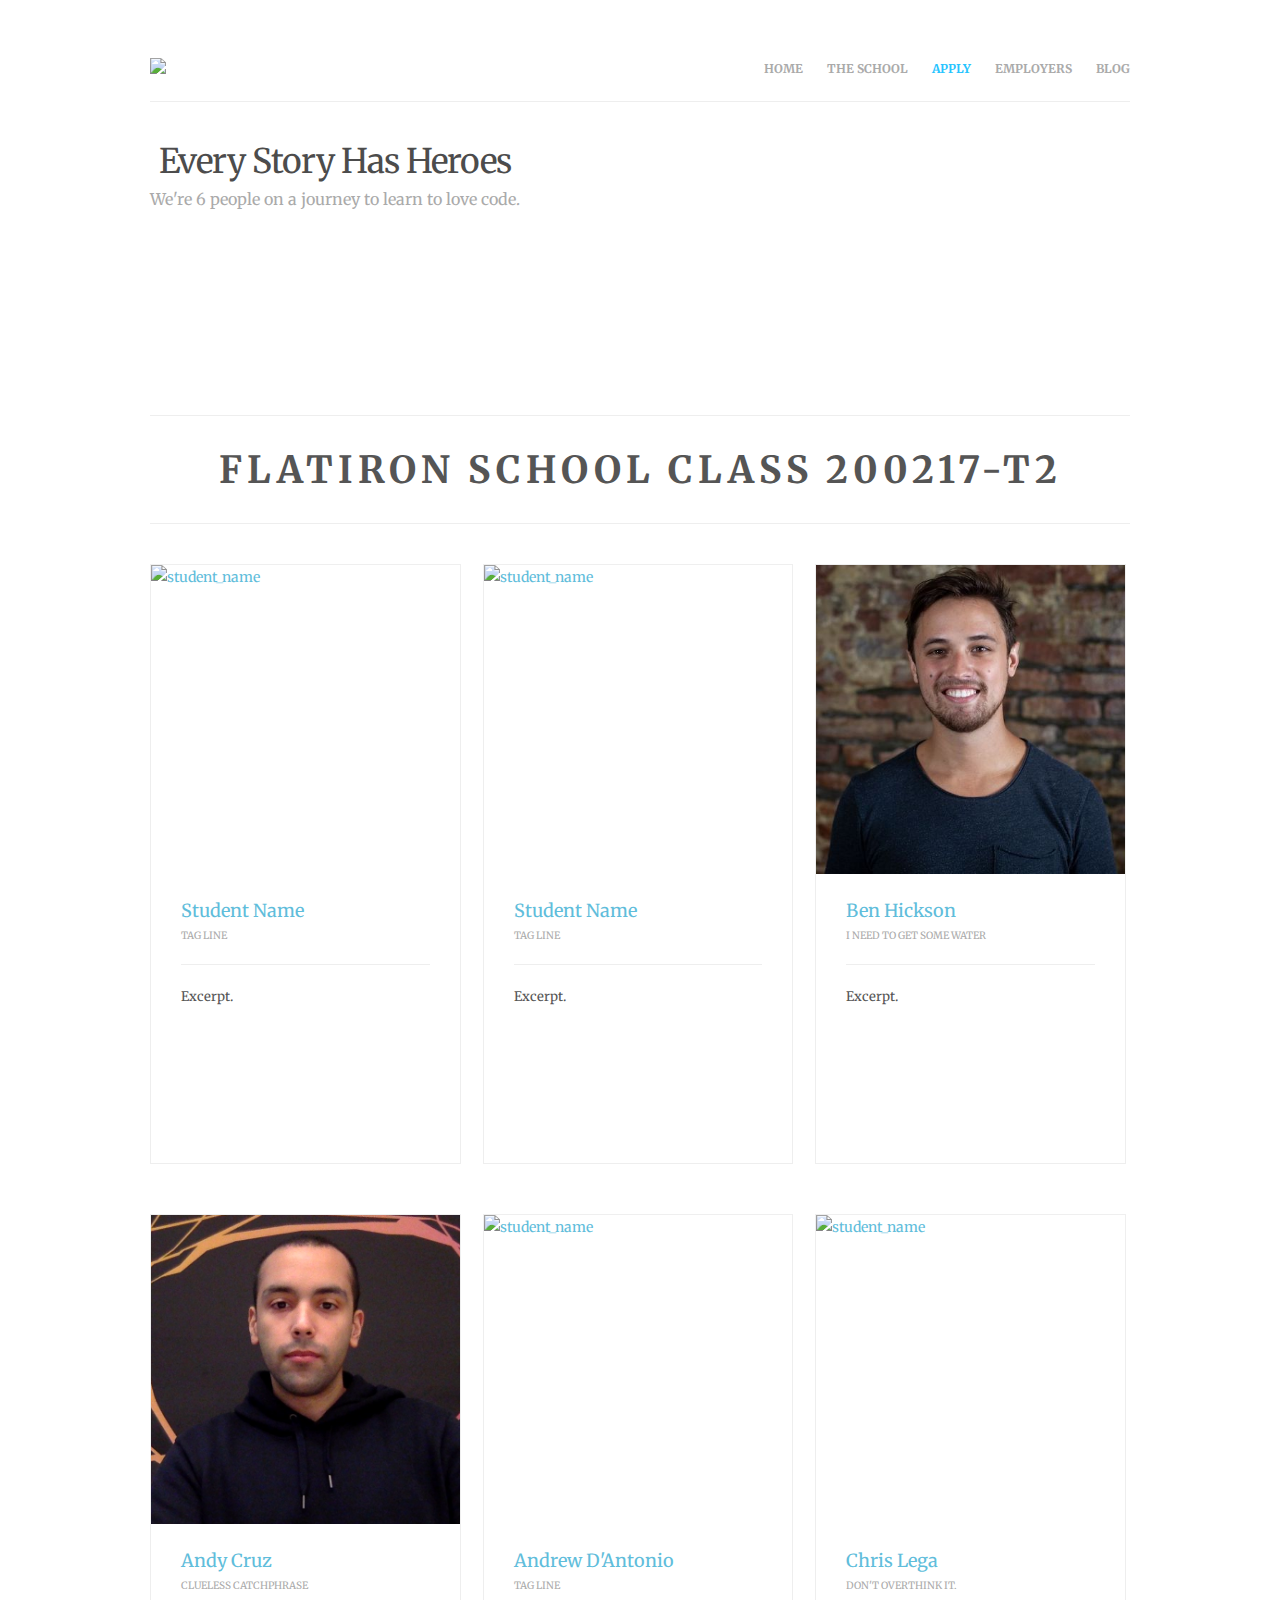
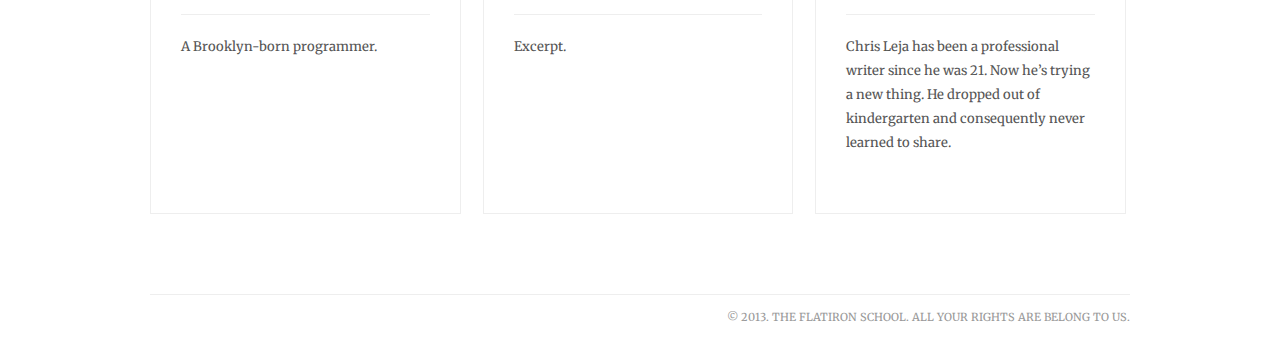
==== commit 2eb836ca: "Merge pull request #8 from benhickson/andrew-dantonio" ====
--- a/index.html
+++ b/index.html
@@ -77,7 +77,7 @@
       <!-- Begin Title Content -->
       <div class="page-title">
         <h2>Every Story Has Heroes</h2>
-        <h3>We're 32 people on a journey to learn to love code.</h3>
+        <h3>We're 6 people on a journey to learn to love code.</h3>
       </div>
       <!-- End Title Content -->
 
@@ -85,7 +85,7 @@
       <div id="random-full-width-content" class="this-div-is-just-a-helpful-container">
         <div class="section section-services student-index">
           <div class="section-title">
-            <span>Flatiron School Class 003</span>
+            <span style="line-height: initial; font-size: 28pt;">Flatiron School Class 200217-T2</span>
           </div>
         </div>
 
@@ -123,7 +123,7 @@
               <li class="home-blog-post">
                 <div class="blog-thumb">
                   <a href="students/student_name.html">
-                    <img width="304" height="304" class="prof-image" src="img/students/daryl_profile.jpg" class="attachment-blog-thumb wp-post-image" alt="student_name">
+                    <img width="304" height="304" class="prof-image" src="img/students/student_name_index_profile.jpg" class="attachment-blog-thumb wp-post-image" alt="student_name">
                   </a>
                 </div>
 
@@ -138,7 +138,7 @@
                 <div class="clear"></div>
 
                 <div class="excerpt">
-                  <p>From New Brunswick, I enjoy my two hour commute to Flatiron, as well as my favorite sport, football.</p>
+                  <p>Excerpt.</p>
                 </div>
                 <div class="clear"></div>
               </li>
@@ -147,18 +147,18 @@
               <!-- Begin Student Ben -->
               <li class="home-blog-post">
                 <div class="blog-thumb">
-                  <a href="students/student_name.html">
-                    <img width="304" height="304" class="prof-image" src="img/students/student_name_index_profile.jpg" class="attachment-blog-thumb wp-post-image" alt="student_name">
-                  </a>
-                </div>
-
-                <div class="blog-title">
-                  <div class="big-comment">
-                    <h3>
-                      <a href="students/student_name.html">Student Name</a>
-                    </h3>
-                  </div>
-                  <p class="home-blog-post-meta">Tag Line</p>
+                  <a href="students/ben_hickson.html">
+                    <img width="304" height="304" class="prof-image" src="img/students/ben.jpeg" class="attachment-blog-thumb wp-post-image" alt="student_name">
+                  </a>
+                </div>
+
+                <div class="blog-title">
+                  <div class="big-comment">
+                    <h3>
+                      <a href="students/ben_hickson.html">Ben Hickson</a>
+                    </h3>
+                  </div>
+                  <p class="home-blog-post-meta">I Need To Get some water</p>
                 </div>
                 <div class="clear"></div>
 
@@ -172,23 +172,23 @@
               <!-- Begin Student Andy -->
               <li class="home-blog-post">
                 <div class="blog-thumb">
-                  <a href="students/student_name.html">
-                    <img width="304" height="304" class="prof-image" src="img/students/student_name_index_profile.jpg" class="attachment-blog-thumb wp-post-image" alt="student_name">
-                  </a>
-                </div>
-
-                <div class="blog-title">
-                  <div class="big-comment">
-                    <h3>
-                      <a href="students/student_name.html">Student Name</a>
-                    </h3>
-                  </div>
-                  <p class="home-blog-post-meta">Tag Line</p>
-                </div>
-                <div class="clear"></div>
-
-                <div class="excerpt">
-                  <p>Excerpt.</p>
+                  <a href="students/andy_cruz.html">
+                    <img width="304" height="304" class="prof-image" src="img/students/andy-1-square.jpg" class="attachment-blog-thumb wp-post-image" alt="student_name">
+                  </a>
+                </div>
+
+                <div class="blog-title">
+                  <div class="big-comment">
+                    <h3>
+                      <a href="students/andy_cruz.html">Andy Cruz</a>
+                    </h3>
+                  </div>
+                  <p class="home-blog-post-meta">Clueless Catchphrase</p>
+                </div>
+                <div class="clear"></div>
+
+                <div class="excerpt">
+                  <p>A Brooklyn-born programmer.</p>
                 </div>
                 <div class="clear"></div>
               </li>
@@ -197,15 +197,15 @@
               <!-- Begin Student Andrew -->
               <li class="home-blog-post">
                 <div class="blog-thumb">
-                  <a href="students/student_name.html">
-                    <img width="304" height="304" class="prof-image" src="img/students/student_name_index_profile.jpg" class="attachment-blog-thumb wp-post-image" alt="student_name">
-                  </a>
-                </div>
-
-                <div class="blog-title">
-                  <div class="big-comment">
-                    <h3>
-                      <a href="students/student_name.html">Student Name</a>
+                  <a href="students/andrew_dantonio.html">
+                    <img width="304" height="304" class="prof-image" src="img/students/andrew_dantonio_index.JPG" class="attachment-blog-thumb wp-post-image" alt="student_name">
+                  </a>
+                </div>
+
+                <div class="blog-title">
+                  <div class="big-comment">
+                    <h3>
+                      <a href="students/andrew_dantonio.html">Andrew D'Antonio</a>
                     </h3>
                   </div>
                   <p class="home-blog-post-meta">Tag Line</p>
@@ -222,23 +222,23 @@
               <!-- Begin Student Chris -->
               <li class="home-blog-post">
                 <div class="blog-thumb">
-                  <a href="students/student_name.html">
-                    <img width="304" height="304" class="prof-image" src="img/students/student_name_index_profile.jpg" class="attachment-blog-thumb wp-post-image" alt="student_name">
-                  </a>
-                </div>
-
-                <div class="blog-title">
-                  <div class="big-comment">
-                    <h3>
-                      <a href="students/student_name.html">Student Name</a>
-                    </h3>
-                  </div>
-                  <p class="home-blog-post-meta">Tag Line</p>
-                </div>
-                <div class="clear"></div>
-
-                <div class="excerpt">
-                  <p>Excerpt.</p>
+                  <a href="students/chris_lega.html">
+                    <img width="304" height="304" class="prof-image" src="img/students/chris_profile.jpg" class="attachment-blog-thumb wp-post-image" alt="student_name">
+                  </a>
+                </div>
+
+                <div class="blog-title">
+                  <div class="big-comment">
+                    <h3>
+                      <a href="students/chris_lega.html">Chris Lega</a>
+                    </h3>
+                  </div>
+                  <p class="home-blog-post-meta">Don't overthink it.</p>
+                </div>
+                <div class="clear"></div>
+
+                <div class="excerpt">
+                  <p>Chris Leja has been a professional writer since he was 21. Now he’s trying a new thing. He dropped out of kindergarten and consequently never learned to share.</p>
                 </div>
                 <div class="clear"></div>
               </li>
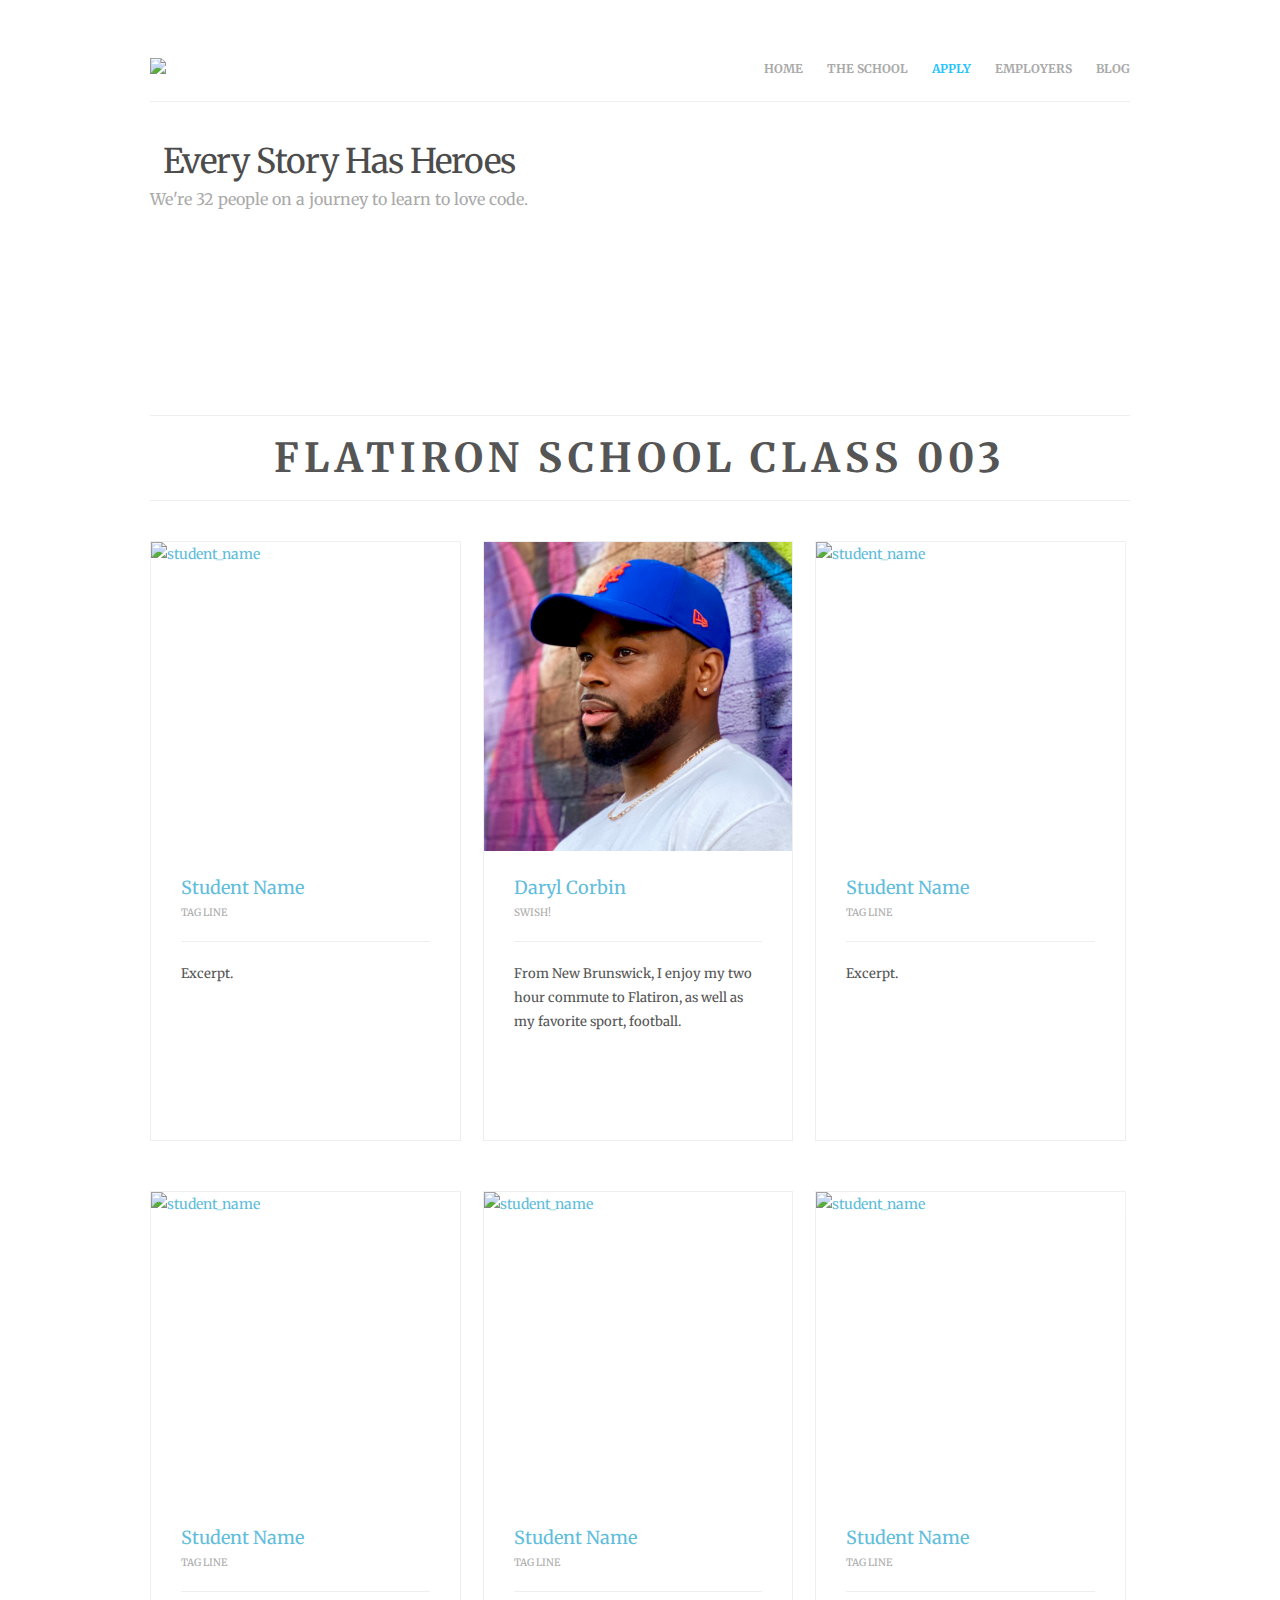
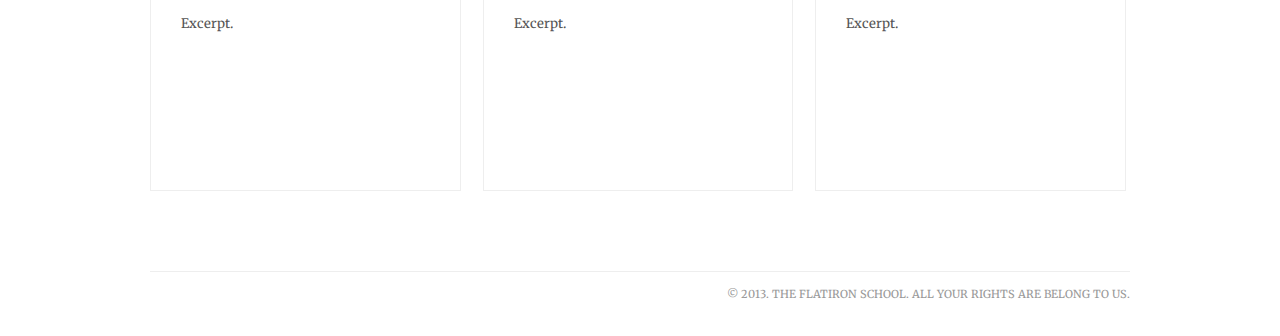
==== commit 166e00d0: "Added Daryl Page" ====
--- a/index.html
+++ b/index.html
@@ -77,7 +77,7 @@
       <!-- Begin Title Content -->
       <div class="page-title">
         <h2>Every Story Has Heroes</h2>
-        <h3>We're 6 people on a journey to learn to love code.</h3>
+        <h3>We're 32 people on a journey to learn to love code.</h3>
       </div>
       <!-- End Title Content -->
 
@@ -85,7 +85,7 @@
       <div id="random-full-width-content" class="this-div-is-just-a-helpful-container">
         <div class="section section-services student-index">
           <div class="section-title">
-            <span style="line-height: initial; font-size: 28pt;">Flatiron School Class 200217-T2</span>
+            <span>Flatiron School Class 003</span>
           </div>
         </div>
 
@@ -122,23 +122,23 @@
               <!-- Begin Student Daryl -->
               <li class="home-blog-post">
                 <div class="blog-thumb">
-                  <a href="students/student_name.html">
-                    <img width="304" height="304" class="prof-image" src="img/students/student_name_index_profile.jpg" class="attachment-blog-thumb wp-post-image" alt="student_name">
-                  </a>
-                </div>
-
-                <div class="blog-title">
-                  <div class="big-comment">
-                    <h3>
-                      <a href="students/student_name.html">Student Name</a>
-                    </h3>
-                  </div>
-                  <p class="home-blog-post-meta">Tag Line</p>
-                </div>
-                <div class="clear"></div>
-
-                <div class="excerpt">
-                  <p>Excerpt.</p>
+                  <a href="students/daryl_corbin.html">
+                    <img width="304" height="304" class="prof-image" src="img/students/daryl_profile.jpg" class="attachment-blog-thumb wp-post-image" alt="student_name">
+                  </a>
+                </div>
+
+                <div class="blog-title">
+                  <div class="big-comment">
+                    <h3>
+                      <a href="students/daryl_corbin.html">Daryl Corbin</a>
+                    </h3>
+                  </div>
+                  <p class="home-blog-post-meta">Swish!</p>
+                </div>
+                <div class="clear"></div>
+
+                <div class="excerpt">
+                  <p>From New Brunswick, I enjoy my two hour commute to Flatiron, as well as my favorite sport, football.</p>
                 </div>
                 <div class="clear"></div>
               </li>
@@ -147,18 +147,18 @@
               <!-- Begin Student Ben -->
               <li class="home-blog-post">
                 <div class="blog-thumb">
-                  <a href="students/ben_hickson.html">
-                    <img width="304" height="304" class="prof-image" src="img/students/ben.jpeg" class="attachment-blog-thumb wp-post-image" alt="student_name">
-                  </a>
-                </div>
-
-                <div class="blog-title">
-                  <div class="big-comment">
-                    <h3>
-                      <a href="students/ben_hickson.html">Ben Hickson</a>
-                    </h3>
-                  </div>
-                  <p class="home-blog-post-meta">I Need To Get some water</p>
+                  <a href="students/student_name.html">
+                    <img width="304" height="304" class="prof-image" src="img/students/student_name_index_profile.jpg" class="attachment-blog-thumb wp-post-image" alt="student_name">
+                  </a>
+                </div>
+
+                <div class="blog-title">
+                  <div class="big-comment">
+                    <h3>
+                      <a href="students/student_name.html">Student Name</a>
+                    </h3>
+                  </div>
+                  <p class="home-blog-post-meta">Tag Line</p>
                 </div>
                 <div class="clear"></div>
 
@@ -172,23 +172,23 @@
               <!-- Begin Student Andy -->
               <li class="home-blog-post">
                 <div class="blog-thumb">
-                  <a href="students/andy_cruz.html">
-                    <img width="304" height="304" class="prof-image" src="img/students/andy-1-square.jpg" class="attachment-blog-thumb wp-post-image" alt="student_name">
-                  </a>
-                </div>
-
-                <div class="blog-title">
-                  <div class="big-comment">
-                    <h3>
-                      <a href="students/andy_cruz.html">Andy Cruz</a>
-                    </h3>
-                  </div>
-                  <p class="home-blog-post-meta">Clueless Catchphrase</p>
-                </div>
-                <div class="clear"></div>
-
-                <div class="excerpt">
-                  <p>A Brooklyn-born programmer.</p>
+                  <a href="students/student_name.html">
+                    <img width="304" height="304" class="prof-image" src="img/students/student_name_index_profile.jpg" class="attachment-blog-thumb wp-post-image" alt="student_name">
+                  </a>
+                </div>
+
+                <div class="blog-title">
+                  <div class="big-comment">
+                    <h3>
+                      <a href="students/student_name.html">Student Name</a>
+                    </h3>
+                  </div>
+                  <p class="home-blog-post-meta">Tag Line</p>
+                </div>
+                <div class="clear"></div>
+
+                <div class="excerpt">
+                  <p>Excerpt.</p>
                 </div>
                 <div class="clear"></div>
               </li>
@@ -197,15 +197,15 @@
               <!-- Begin Student Andrew -->
               <li class="home-blog-post">
                 <div class="blog-thumb">
-                  <a href="students/andrew_dantonio.html">
-                    <img width="304" height="304" class="prof-image" src="img/students/andrew_dantonio_index.JPG" class="attachment-blog-thumb wp-post-image" alt="student_name">
-                  </a>
-                </div>
-
-                <div class="blog-title">
-                  <div class="big-comment">
-                    <h3>
-                      <a href="students/andrew_dantonio.html">Andrew D'Antonio</a>
+                  <a href="students/student_name.html">
+                    <img width="304" height="304" class="prof-image" src="img/students/student_name_index_profile.jpg" class="attachment-blog-thumb wp-post-image" alt="student_name">
+                  </a>
+                </div>
+
+                <div class="blog-title">
+                  <div class="big-comment">
+                    <h3>
+                      <a href="students/student_name.html">Student Name</a>
                     </h3>
                   </div>
                   <p class="home-blog-post-meta">Tag Line</p>
@@ -222,23 +222,23 @@
               <!-- Begin Student Chris -->
               <li class="home-blog-post">
                 <div class="blog-thumb">
-                  <a href="students/chris_lega.html">
-                    <img width="304" height="304" class="prof-image" src="img/students/chris_profile.jpg" class="attachment-blog-thumb wp-post-image" alt="student_name">
-                  </a>
-                </div>
-
-                <div class="blog-title">
-                  <div class="big-comment">
-                    <h3>
-                      <a href="students/chris_lega.html">Chris Lega</a>
-                    </h3>
-                  </div>
-                  <p class="home-blog-post-meta">Don't overthink it.</p>
-                </div>
-                <div class="clear"></div>
-
-                <div class="excerpt">
-                  <p>Chris Leja has been a professional writer since he was 21. Now he’s trying a new thing. He dropped out of kindergarten and consequently never learned to share.</p>
+                  <a href="students/student_name.html">
+                    <img width="304" height="304" class="prof-image" src="img/students/student_name_index_profile.jpg" class="attachment-blog-thumb wp-post-image" alt="student_name">
+                  </a>
+                </div>
+
+                <div class="blog-title">
+                  <div class="big-comment">
+                    <h3>
+                      <a href="students/student_name.html">Student Name</a>
+                    </h3>
+                  </div>
+                  <p class="home-blog-post-meta">Tag Line</p>
+                </div>
+                <div class="clear"></div>
+
+                <div class="excerpt">
+                  <p>Excerpt.</p>
                 </div>
                 <div class="clear"></div>
               </li>
--- a/css/style.css
+++ b/css/style.css
@@ -31,6 +31,7 @@
     overflow-x: hidden;
     height: 100%;
     color: #555;
+
 }
 
 * {
@@ -2905,7 +2906,7 @@
 
 
 .page-title, .top-page-title {
-  /*background: url(../img/plaza_espana.jpg) no-repeat top center;*/
+  /*background: url("../img/students/daryl_index.jpg") no-repeat top center;*/
   margin-bottom: 0;
   padding: 0;
   height: 275px;
@@ -2916,13 +2917,14 @@
 .page-title {
   position: relative;
   vertical-align:bottom;
+  text-align: left;
 }
 
 .top-page-title {
-  background: url(../img/j-collins-background.jpg) no-repeat top center;
+
   background-size: 100% 100%;
   margin-bottom: 100px;
-  text-align: center;
+  text-align: left;
 }
 
 .ib-social-icons {
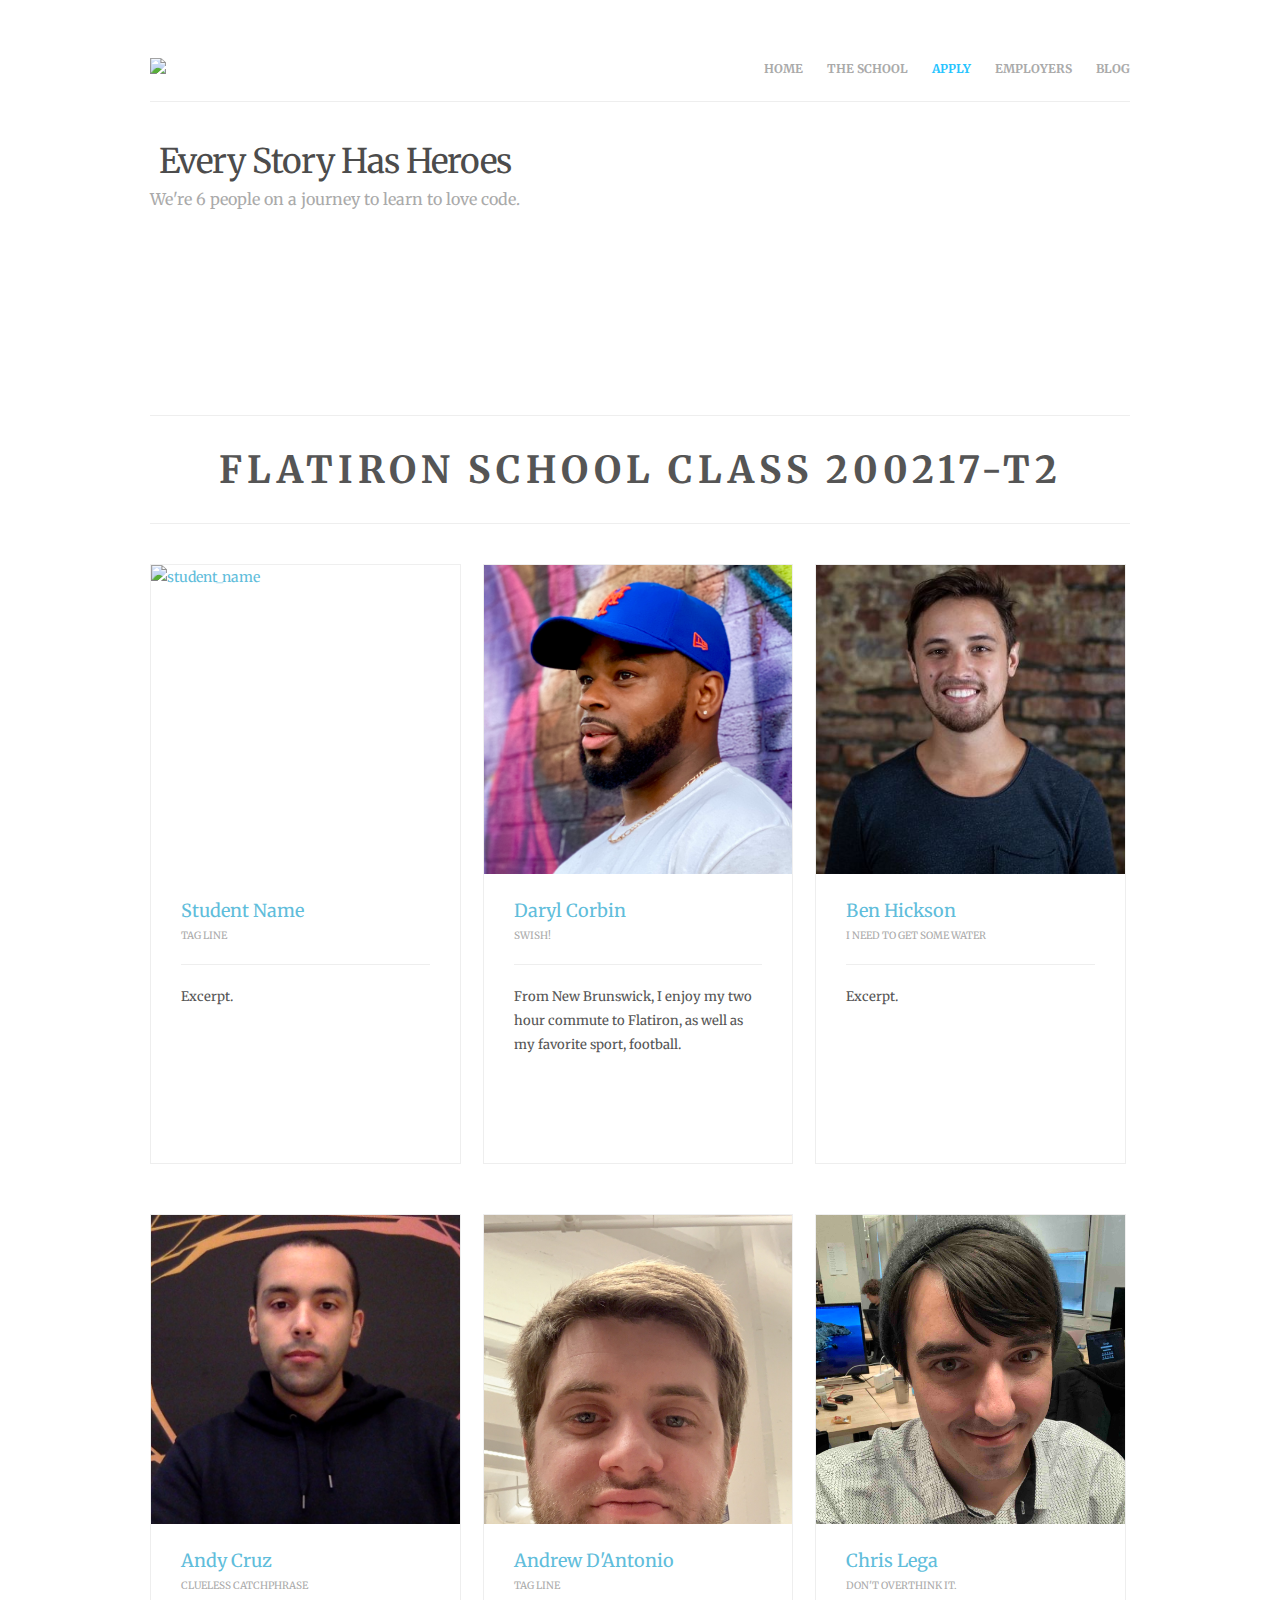
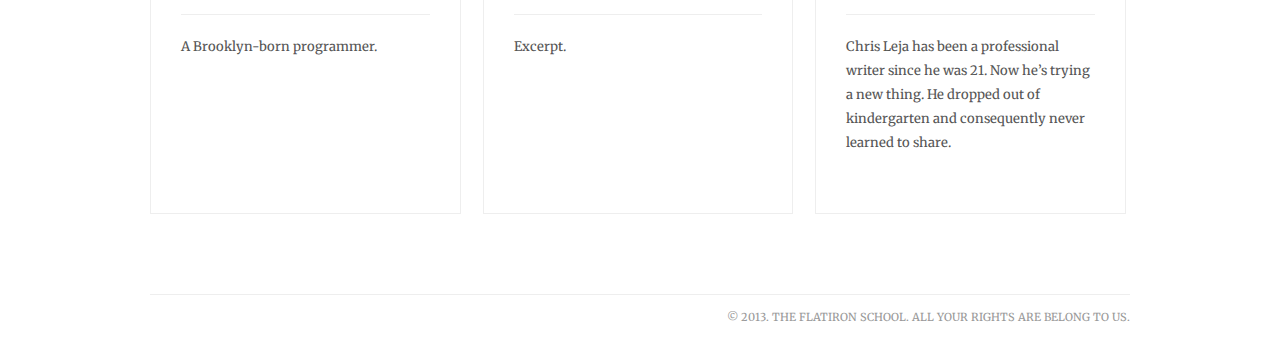
==== commit 94f3d29b: "Merge b488ba642591b5bc42ce09fed636dbb740d6c9ce into 480bc89e2e32ac2ad3b42ada4a8dbc92c009bc45" ====
--- a/index.html
+++ b/index.html
@@ -77,7 +77,7 @@
       <!-- Begin Title Content -->
       <div class="page-title">
         <h2>Every Story Has Heroes</h2>
-        <h3>We're 32 people on a journey to learn to love code.</h3>
+        <h3>We're 6 people on a journey to learn to love code.</h3>
       </div>
       <!-- End Title Content -->
 
@@ -85,7 +85,7 @@
       <div id="random-full-width-content" class="this-div-is-just-a-helpful-container">
         <div class="section section-services student-index">
           <div class="section-title">
-            <span>Flatiron School Class 003</span>
+            <span style="line-height: initial; font-size: 28pt;">Flatiron School Class 200217-T2</span>
           </div>
         </div>
 
@@ -147,18 +147,18 @@
               <!-- Begin Student Ben -->
               <li class="home-blog-post">
                 <div class="blog-thumb">
-                  <a href="students/student_name.html">
-                    <img width="304" height="304" class="prof-image" src="img/students/student_name_index_profile.jpg" class="attachment-blog-thumb wp-post-image" alt="student_name">
-                  </a>
-                </div>
-
-                <div class="blog-title">
-                  <div class="big-comment">
-                    <h3>
-                      <a href="students/student_name.html">Student Name</a>
-                    </h3>
-                  </div>
-                  <p class="home-blog-post-meta">Tag Line</p>
+                  <a href="students/ben_hickson.html">
+                    <img width="304" height="304" class="prof-image" src="img/students/ben.jpeg" class="attachment-blog-thumb wp-post-image" alt="student_name">
+                  </a>
+                </div>
+
+                <div class="blog-title">
+                  <div class="big-comment">
+                    <h3>
+                      <a href="students/ben_hickson.html">Ben Hickson</a>
+                    </h3>
+                  </div>
+                  <p class="home-blog-post-meta">I Need To Get some water</p>
                 </div>
                 <div class="clear"></div>
 
@@ -172,23 +172,23 @@
               <!-- Begin Student Andy -->
               <li class="home-blog-post">
                 <div class="blog-thumb">
-                  <a href="students/student_name.html">
-                    <img width="304" height="304" class="prof-image" src="img/students/student_name_index_profile.jpg" class="attachment-blog-thumb wp-post-image" alt="student_name">
-                  </a>
-                </div>
-
-                <div class="blog-title">
-                  <div class="big-comment">
-                    <h3>
-                      <a href="students/student_name.html">Student Name</a>
-                    </h3>
-                  </div>
-                  <p class="home-blog-post-meta">Tag Line</p>
-                </div>
-                <div class="clear"></div>
-
-                <div class="excerpt">
-                  <p>Excerpt.</p>
+                  <a href="students/andy_cruz.html">
+                    <img width="304" height="304" class="prof-image" src="img/students/andy-1-square.jpg" class="attachment-blog-thumb wp-post-image" alt="student_name">
+                  </a>
+                </div>
+
+                <div class="blog-title">
+                  <div class="big-comment">
+                    <h3>
+                      <a href="students/andy_cruz.html">Andy Cruz</a>
+                    </h3>
+                  </div>
+                  <p class="home-blog-post-meta">Clueless Catchphrase</p>
+                </div>
+                <div class="clear"></div>
+
+                <div class="excerpt">
+                  <p>A Brooklyn-born programmer.</p>
                 </div>
                 <div class="clear"></div>
               </li>
@@ -197,15 +197,15 @@
               <!-- Begin Student Andrew -->
               <li class="home-blog-post">
                 <div class="blog-thumb">
-                  <a href="students/student_name.html">
-                    <img width="304" height="304" class="prof-image" src="img/students/student_name_index_profile.jpg" class="attachment-blog-thumb wp-post-image" alt="student_name">
-                  </a>
-                </div>
-
-                <div class="blog-title">
-                  <div class="big-comment">
-                    <h3>
-                      <a href="students/student_name.html">Student Name</a>
+                  <a href="students/andrew_dantonio.html">
+                    <img width="304" height="304" class="prof-image" src="img/students/andrew_dantonio_index.JPG" class="attachment-blog-thumb wp-post-image" alt="student_name">
+                  </a>
+                </div>
+
+                <div class="blog-title">
+                  <div class="big-comment">
+                    <h3>
+                      <a href="students/andrew_dantonio.html">Andrew D'Antonio</a>
                     </h3>
                   </div>
                   <p class="home-blog-post-meta">Tag Line</p>
@@ -222,23 +222,23 @@
               <!-- Begin Student Chris -->
               <li class="home-blog-post">
                 <div class="blog-thumb">
-                  <a href="students/student_name.html">
-                    <img width="304" height="304" class="prof-image" src="img/students/student_name_index_profile.jpg" class="attachment-blog-thumb wp-post-image" alt="student_name">
-                  </a>
-                </div>
-
-                <div class="blog-title">
-                  <div class="big-comment">
-                    <h3>
-                      <a href="students/student_name.html">Student Name</a>
-                    </h3>
-                  </div>
-                  <p class="home-blog-post-meta">Tag Line</p>
-                </div>
-                <div class="clear"></div>
-
-                <div class="excerpt">
-                  <p>Excerpt.</p>
+                  <a href="students/chris_lega.html">
+                    <img width="304" height="304" class="prof-image" src="img/students/chris_profile.jpg" class="attachment-blog-thumb wp-post-image" alt="student_name">
+                  </a>
+                </div>
+
+                <div class="blog-title">
+                  <div class="big-comment">
+                    <h3>
+                      <a href="students/chris_lega.html">Chris Lega</a>
+                    </h3>
+                  </div>
+                  <p class="home-blog-post-meta">Don't overthink it.</p>
+                </div>
+                <div class="clear"></div>
+
+                <div class="excerpt">
+                  <p>Chris Leja has been a professional writer since he was 21. Now he’s trying a new thing. He dropped out of kindergarten and consequently never learned to share.</p>
                 </div>
                 <div class="clear"></div>
               </li>
